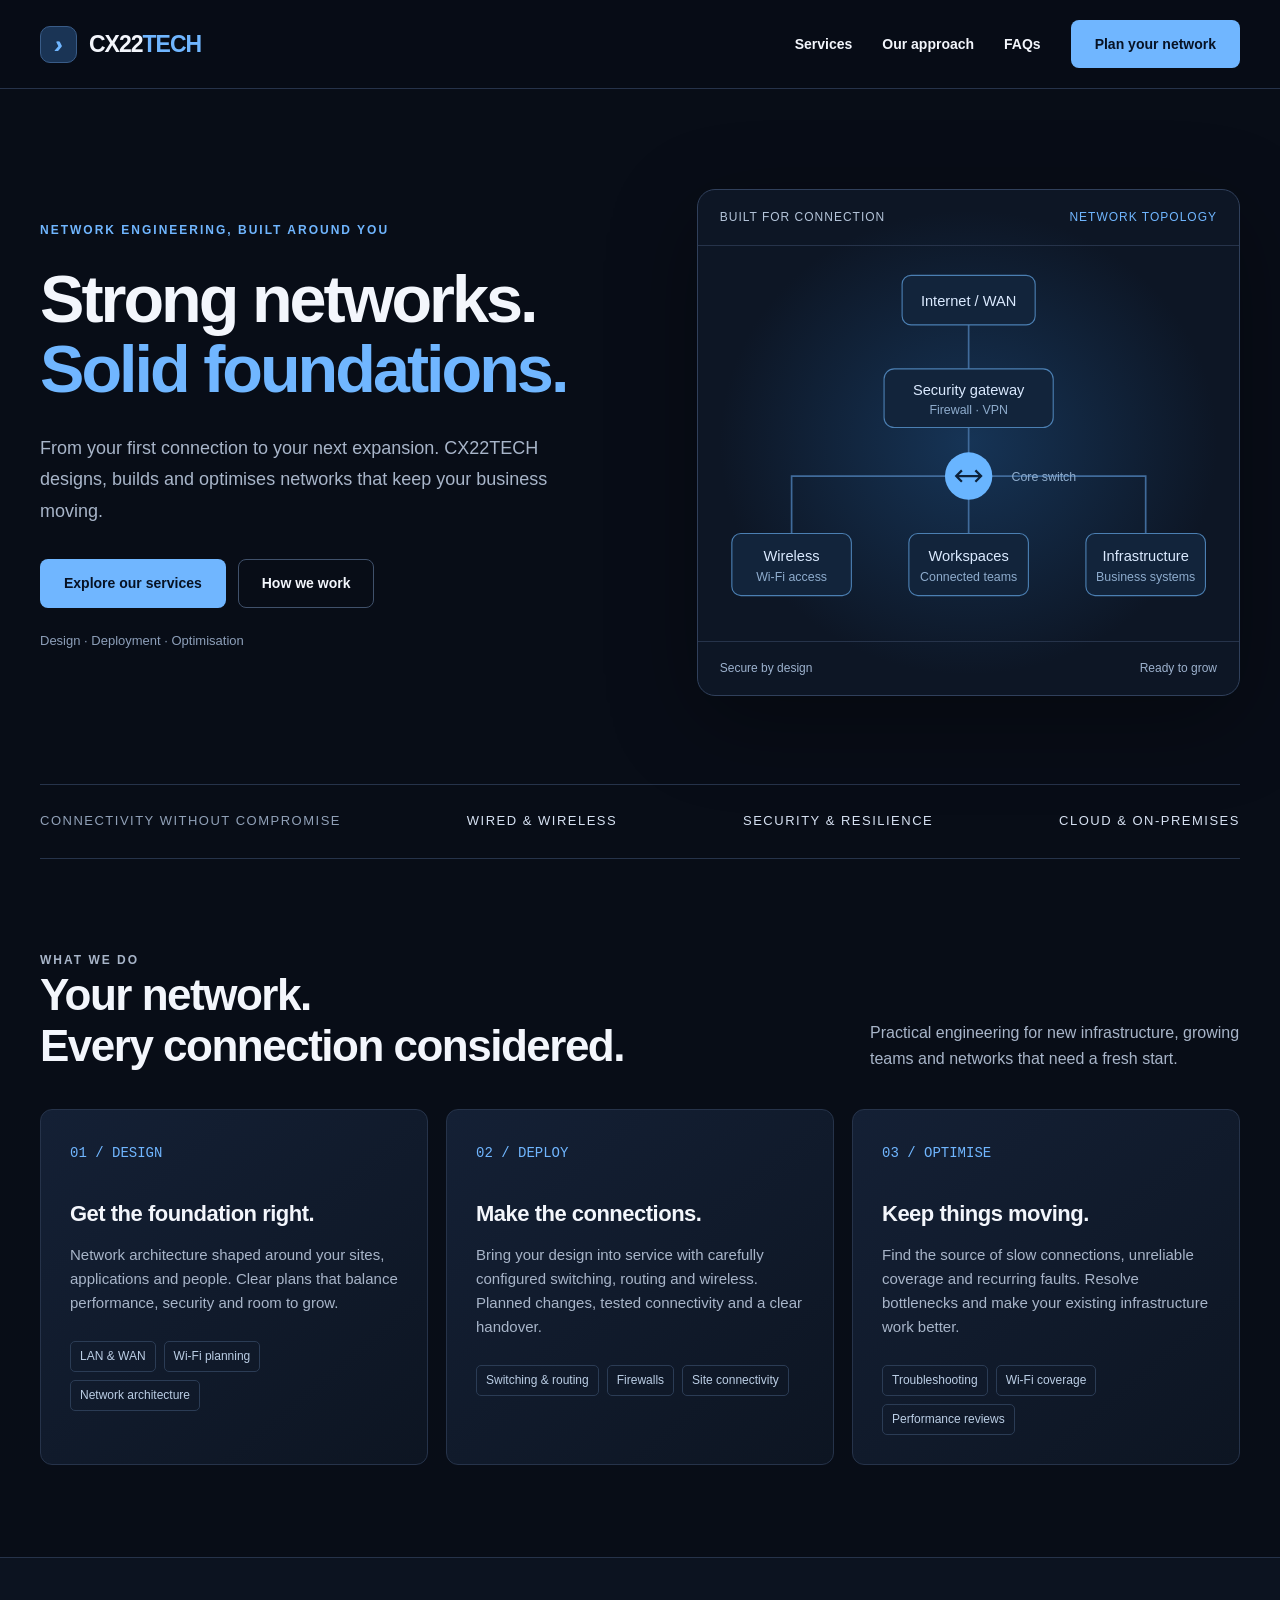
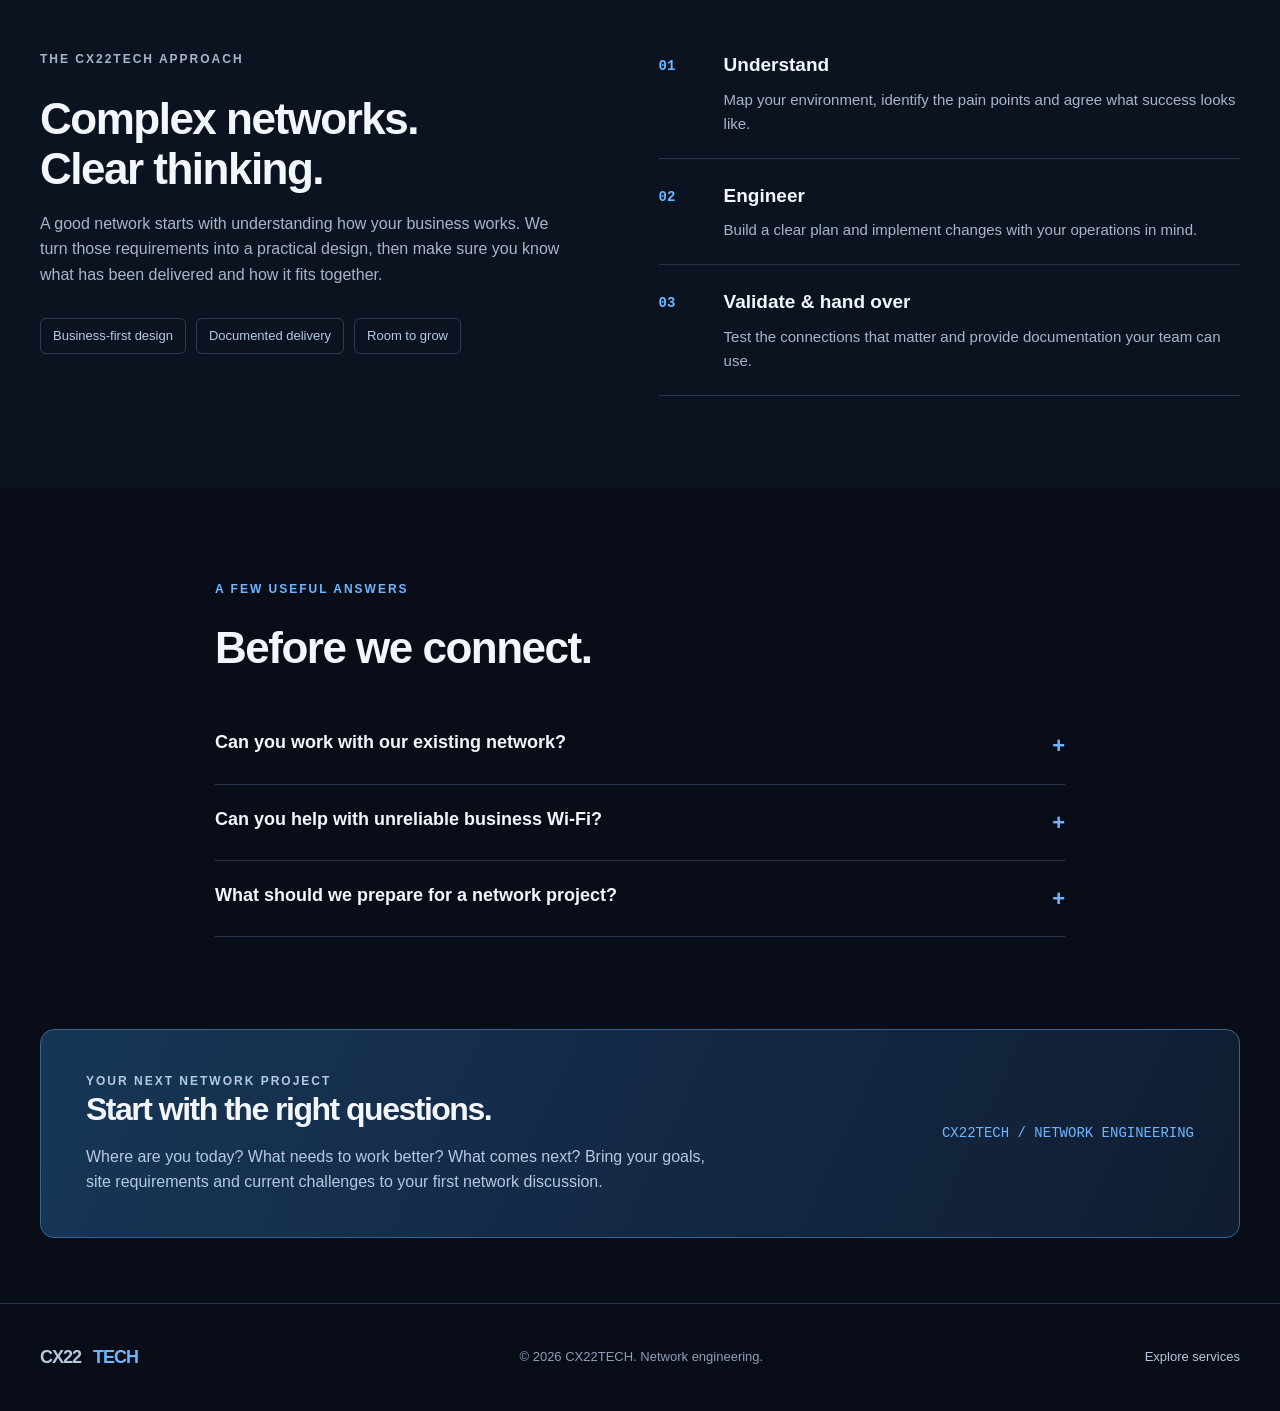
==== index.html @ 73dee8dc "Add files via upload" ====
<!doctype html>
<html lang="en-GB">
<head>
<meta charset="utf-8"><meta name="viewport" content="width=device-width, initial-scale=1">
<title>CX22TECH — Network engineering</title><meta name="description" content="Network design, deployment and optimisation. CX22TECH helps businesses build secure, dependable connectivity.">
<link rel="icon" type="image/svg+xml" href="data:image/svg+xml,%3Csvg xmlns='http://www.w3.org/2000/svg' viewBox='0 0 32 32'%3E%3Crect width='32' height='32' rx='8' fill='%230b1220'/%3E%3Cpath d='M9 10l6 6-6 6m8-12l6 6-6 6' fill='none' stroke='%235eaeff' stroke-width='3'/%3E%3C/svg%3E">
<style>
:root{color-scheme:dark;--bg:#080d17;--panel:#111b2c;--line:#26334a;--text:#f3f6fc;--muted:#a8b5c9;--blue:#70b6ff}*{box-sizing:border-box}html{scroll-behavior:smooth;scroll-padding-top:95px}body{margin:0;background:var(--bg);color:var(--text);font-family:Inter,Arial,sans-serif;font-size:16px;line-height:1.6}a{color:inherit;text-decoration:none}button{font:inherit}a:focus-visible,button:focus-visible,summary:focus-visible{outline:3px solid var(--blue);outline-offset:6px}.wrap{width:min(1200px,calc(100% - 64px));margin:auto}header{border-bottom:1px solid var(--line);background:#080d17eF;position:sticky;top:0;z-index:10;backdrop-filter:blur(15px)}.nav{height:88px;display:flex;align-items:center;justify-content:space-between;gap:24px}.brand{font-size:23px;letter-spacing:-1px;font-weight:850;display:flex;align-items:center;gap:12px}.brand span{color:var(--blue)}.mark{display:grid;place-items:center;width:37px;height:37px;background:#1a3455;border:1px solid #395c88;border-radius:10px;font-size:23px;letter-spacing:-7px;padding-right:7px;color:var(--blue)}nav{display:flex;gap:30px;align-items:center;font-size:14px;font-weight:600}nav a:hover,footer a:hover{color:var(--blue)}.button{display:inline-flex;align-items:center;justify-content:center;min-height:48px;padding:12px 23px;border-radius:8px;background:var(--blue);color:#071224;font-weight:700;font-size:14px;border:1px solid transparent;transition:background .2s,transform .2s}.button:hover{background:#98cdff;transform:translateY(-2px)}.button.secondary{background:transparent;color:var(--text);border-color:#40516b}.menu{display:none;background:none;color:white;border:1px solid var(--line);border-radius:8px;padding:8px 12px}.hero{display:grid;grid-template-columns:1.08fr 1fr;gap:70px;align-items:center;padding:100px 0 88px}.eyebrow{color:var(--blue);font-size:12px;letter-spacing:2px;text-transform:uppercase;font-weight:700;margin:0 0 24px}h1{font-size:clamp(42px,5.2vw,70px);line-height:1.06;letter-spacing:-3px;margin:0 0 28px;font-weight:750}h1 span{color:var(--blue)}.lead{color:var(--muted);max-width:510px;font-size:18px;line-height:1.75;margin:0 0 32px}.actions{display:flex;gap:12px;flex-wrap:wrap}.small-note{font-size:13px;color:#8d9fb9;margin-top:23px}.network{border:1px solid #30405b;background:radial-gradient(ellipse at 50% 50%,#163456 0%,#0d1625 65%);border-radius:18px;overflow:hidden;box-shadow:0 25px 90px #0005}.panel-head{display:flex;justify-content:space-between;border-bottom:1px solid var(--line);padding:18px 22px;font-size:12px;letter-spacing:1px;text-transform:uppercase;color:#b4c4d9}.panel-head span:last-child{color:var(--blue)}.network svg{display:block;width:100%;height:auto}.diagram-line{stroke:#406b9b;stroke-width:1.5;fill:none}.node{fill:#12243b;stroke:#4b7fb2;stroke-width:1}.network text{font-family:Arial,sans-serif;fill:#dbeaff;font-size:13px}.network .sub{fill:#8eaccd;font-size:11px}.panel-foot{border-top:1px solid var(--line);display:flex;justify-content:space-between;padding:17px 22px;color:#9db2ce;font-size:12px}.strip{display:flex;justify-content:space-between;gap:25px;border-top:1px solid var(--line);border-bottom:1px solid var(--line);padding:26px 0;font-size:13px;letter-spacing:1.5px;text-transform:uppercase;color:#91a1b8}.strip strong{color:#d7e2f3;font-weight:500}section{padding:92px 0}.section-top{display:flex;justify-content:space-between;gap:45px;align-items:end;margin-bottom:38px}h2{font-size:clamp(30px,3.5vw,44px);line-height:1.15;letter-spacing:-1.5px;margin:0}.section-top p{color:var(--muted);max-width:370px;margin:0}.cards{display:grid;grid-template-columns:repeat(3,1fr);gap:18px}.card{padding:29px;border-radius:12px;border:1px solid var(--line);background:linear-gradient(140deg,#142035,#0d1522);transition:border-color .2s}.card:hover{border-color:#608fc4}.card .number{color:var(--blue);font-size:14px;font-family:monospace}.card h3{font-size:22px;letter-spacing:-.5px;margin:31px 0 12px}.card p{color:var(--muted);font-size:15px;margin:0 0 26px}.tags{display:flex;gap:8px;flex-wrap:wrap}.tags span{border:1px solid #2b3c55;border-radius:5px;padding:5px 9px;font-size:12px;color:#bbcee5}.approach{border-top:1px solid var(--line);background:#0c1320}.approach-grid{display:grid;grid-template-columns:1fr 1.1fr;gap:90px}.approach p{color:var(--muted)}.steps{display:grid;gap:0}.step{display:grid;grid-template-columns:45px 1fr;gap:20px;padding:22px 0;border-bottom:1px solid var(--line)}.step:first-child{padding-top:0}.step b{color:var(--blue);font-family:monospace;font-size:14px;padding-top:5px}.step h3{margin:0 0 7px;font-size:19px}.step p{margin:0;font-size:15px}.principles{margin-top:30px;display:flex;flex-wrap:wrap;gap:10px}.principles span{color:#b7c9e1;font-size:13px;padding:7px 12px;border:1px solid #2d3d55;border-radius:6px}.faq{max-width:850px}.faq h2{margin-bottom:35px}details{border-bottom:1px solid var(--line);padding:20px 0}summary{cursor:pointer;font-size:18px;font-weight:600;list-style:none;display:flex;justify-content:space-between;gap:25px}summary::-webkit-details-marker{display:none}summary:after{content:'+';color:var(--blue);font-size:22px}details[open] summary:after{content:'−'}details p{color:var(--muted);max-width:730px;margin-bottom:0}.contact{margin-bottom:65px;padding:42px 45px;border:1px solid #386491;border-radius:14px;background:linear-gradient(115deg,#173657,#101d32);display:flex;justify-content:space-between;align-items:center;gap:35px}.contact h2{font-size:32px}.contact p{color:#b6c9e1;max-width:630px;margin-bottom:0}.contact-label{font-family:monospace;color:var(--blue);font-size:14px;white-space:nowrap}footer{border-top:1px solid var(--line);padding:30px 0}.footer-inner{display:flex;justify-content:space-between;align-items:center;gap:25px}footer p{font-size:13px;color:#8d9fb9}footer .brand{font-size:18px}footer a{font-size:13px;color:#b8c8dc}@media(max-width:900px){.hero{gap:35px;padding-top:65px}h1{letter-spacing:-2px}.cards{grid-template-columns:1fr}.card h3{margin-top:20px}.approach-grid{gap:45px}.section-top{align-items:start}.strip{flex-wrap:wrap}.contact{padding:30px}.network{min-width:0}}@media(max-width:650px){.wrap{width:calc(100% - 36px)}.nav{height:72px}.brand{font-size:21px}.menu{display:block}nav{display:none;position:absolute;top:72px;left:0;right:0;background:#0d1625;padding:22px;flex-direction:column;align-items:stretch;border-bottom:1px solid var(--line)}nav.open{display:flex}.hero{grid-template-columns:1fr;padding:53px 0 40px;gap:35px}h1{font-size:48px;letter-spacing:-2px}.lead{font-size:17px}.strip{font-size:11px;gap:16px;justify-content:start}.strip span:first-child{flex-basis:100%}section{padding:60px 0}.section-top,.contact{flex-direction:column;align-items:start;gap:24px}.approach-grid{grid-template-columns:1fr;gap:35px}.contact{margin-bottom:40px}.footer-inner{flex-wrap:wrap}summary{font-size:16px}.network text{font-size:13px}}@media(prefers-reduced-motion:reduce){html{scroll-behavior:auto}*{transition:none!important}}
</style>
</head>
<body>
<header><div class="wrap nav"><a class="brand" href="#" aria-label="CX22TECH home"><i class="mark" aria-hidden="true">››</i><div>CX22<span>TECH</span></div></a><button class="menu" aria-expanded="false" aria-controls="navigation">Menu</button><nav id="navigation" aria-label="Main navigation"><a href="#services">Services</a><a href="#approach">Our approach</a><a href="#questions">FAQs</a><a class="button" href="#project">Plan your network</a></nav></div></header>
<main>
<div class="wrap hero"><div><p class="eyebrow">Network engineering, built around you</p><h1>Strong networks.<br><span>Solid foundations.</span></h1><p class="lead">From your first connection to your next expansion. CX22TECH designs, builds and optimises networks that keep your business moving.</p><div class="actions"><a class="button" href="#services">Explore our services</a><a class="button secondary" href="#approach">How we work</a></div><p class="small-note">Design · Deployment · Optimisation</p></div>
<div class="network" role="img" aria-label="Illustrative network topology showing an internet connection through a firewall and core switch to wireless, users and servers"><div class="panel-head"><span>Built for connection</span><span>Network topology</span></div><svg viewBox="0 0 480 350" aria-hidden="true"><path class="diagram-line" d="M240 68V109M240 161V204M240 204H83V255M240 204V255M240 204H397V255"/><rect class="node" x="181" y="26" width="118" height="44" rx="8"/><text x="240" y="53" text-anchor="middle">Internet / WAN</text><rect class="node" x="165" y="109" width="150" height="52" rx="9"/><text x="240" y="132" text-anchor="middle">Security gateway</text><text class="sub" x="240" y="149" text-anchor="middle">Firewall · VPN</text><circle cx="240" cy="204" r="21" fill="#69b5ff"/><path d="M229 204h22m-5-5l5 5-5 5m-12-10l-5 5 5 5" stroke="#0d223b" stroke-width="2" fill="none"/><text class="sub" x="278" y="208">Core switch</text><rect class="node" x="30" y="255" width="106" height="55" rx="8"/><rect class="node" x="187" y="255" width="106" height="55" rx="8"/><rect class="node" x="344" y="255" width="106" height="55" rx="8"/><text x="83" y="279" text-anchor="middle">Wireless</text><text class="sub" x="83" y="297" text-anchor="middle">Wi-Fi access</text><text x="240" y="279" text-anchor="middle">Workspaces</text><text class="sub" x="240" y="297" text-anchor="middle">Connected teams</text><text x="397" y="279" text-anchor="middle">Infrastructure</text><text class="sub" x="397" y="297" text-anchor="middle">Business systems</text></svg><div class="panel-foot"><span>Secure by design</span><span>Ready to grow</span></div></div></div>
<div class="wrap strip"><span>Connectivity without compromise</span><strong>Wired & wireless</strong><strong>Security & resilience</strong><strong>Cloud & on-premises</strong></div>
<section id="services" class="wrap"><div class="section-top"><div><p class="eyebrow">What we do</p><h2>Your network.<br>Every connection considered.</h2></div><p>Practical engineering for new infrastructure, growing teams and networks that need a fresh start.</p></div><div class="cards"><article class="card"><span class="number">01 / DESIGN</span><h3>Get the foundation right.</h3><p>Network architecture shaped around your sites, applications and people. Clear plans that balance performance, security and room to grow.</p><div class="tags"><span>LAN & WAN</span><span>Wi-Fi planning</span><span>Network architecture</span></div></article><article class="card"><span class="number">02 / DEPLOY</span><h3>Make the connections.</h3><p>Bring your design into service with carefully configured switching, routing and wireless. Planned changes, tested connectivity and a clear handover.</p><div class="tags"><span>Switching & routing</span><span>Firewalls</span><span>Site connectivity</span></div></article><article class="card"><span class="number">03 / OPTIMISE</span><h3>Keep things moving.</h3><p>Find the source of slow connections, unreliable coverage and recurring faults. Resolve bottlenecks and make your existing infrastructure work better.</p><div class="tags"><span>Troubleshooting</span><span>Wi-Fi coverage</span><span>Performance reviews</span></div></article></div></section>
<section id="approach" class="approach"><div class="wrap approach-grid"><div><p class="eyebrow">The CX22TECH approach</p><h2>Complex networks.<br>Clear thinking.</h2><p>A good network starts with understanding how your business works. We turn those requirements into a practical design, then make sure you know what has been delivered and how it fits together.</p><div class="principles"><span>Business-first design</span><span>Documented delivery</span><span>Room to grow</span></div></div><div class="steps"><div class="step"><b>01</b><div><h3>Understand</h3><p>Map your environment, identify the pain points and agree what success looks like.</p></div></div><div class="step"><b>02</b><div><h3>Engineer</h3><p>Build a clear plan and implement changes with your operations in mind.</p></div></div><div class="step"><b>03</b><div><h3>Validate & hand over</h3><p>Test the connections that matter and provide documentation your team can use.</p></div></div></div></div></section>
<section id="questions" class="wrap faq"><p class="eyebrow">A few useful answers</p><h2>Before we connect.</h2><details><summary>Can you work with our existing network?</summary><p>Yes. A review of your current setup helps identify what is working, what needs attention and where a targeted change could help. A complete replacement is not always necessary.</p></details><details><summary>Can you help with unreliable business Wi-Fi?</summary><p>Wireless coverage depends on the building, access point placement, interference and the devices using it. A structured assessment can identify the cause and guide improvements.</p></details><details><summary>What should we prepare for a network project?</summary><p>Start with your sites, approximate user and device numbers, essential applications, current issues and any planned changes. Existing network diagrams and equipment lists are useful if you have them.</p></details></section>
<div id="project" class="wrap contact"><div><p class="eyebrow">Your next network project</p><h2>Start with the right questions.</h2><p>Where are you today? What needs to work better? What comes next? Bring your goals, site requirements and current challenges to your first network discussion.</p></div><span class="contact-label">CX22TECH / NETWORK ENGINEERING</span></div>
</main><footer><div class="wrap footer-inner"><a class="brand" href="#">CX22<span>TECH</span></a><p>© <span id="year">2026</span> CX22TECH. Network engineering.</p><a href="#services">Explore services</a></div></footer>
<script>
const menu=document.querySelector('.menu');const nav=document.querySelector('nav');menu.addEventListener('click',()=>{const open=menu.getAttribute('aria-expanded')!=='true';menu.setAttribute('aria-expanded',String(open));nav.classList.toggle('open',open)});nav.querySelectorAll('a').forEach(a=>a.addEventListener('click',()=>{nav.classList.remove('open');menu.setAttribute('aria-expanded','false')}));document.getElementById('year').textContent=new Date().getFullYear();
</script>
</body></html>
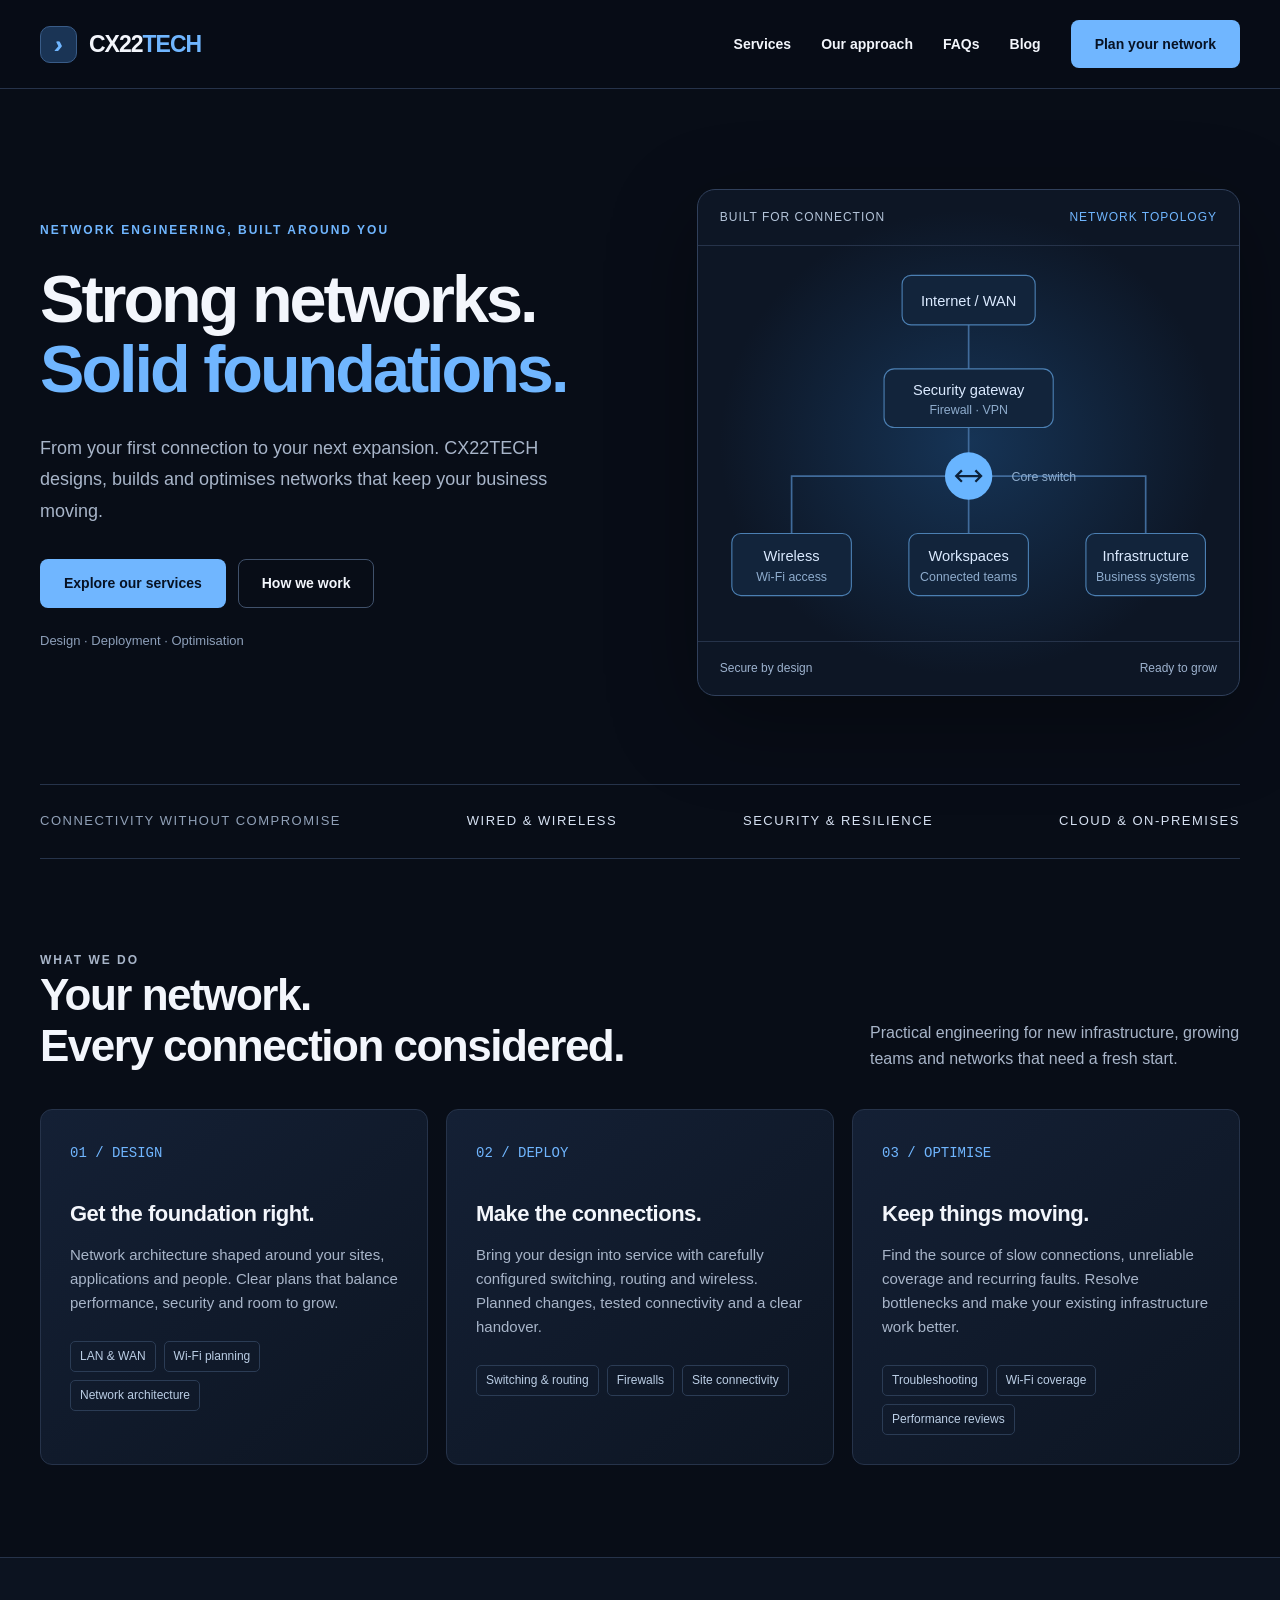
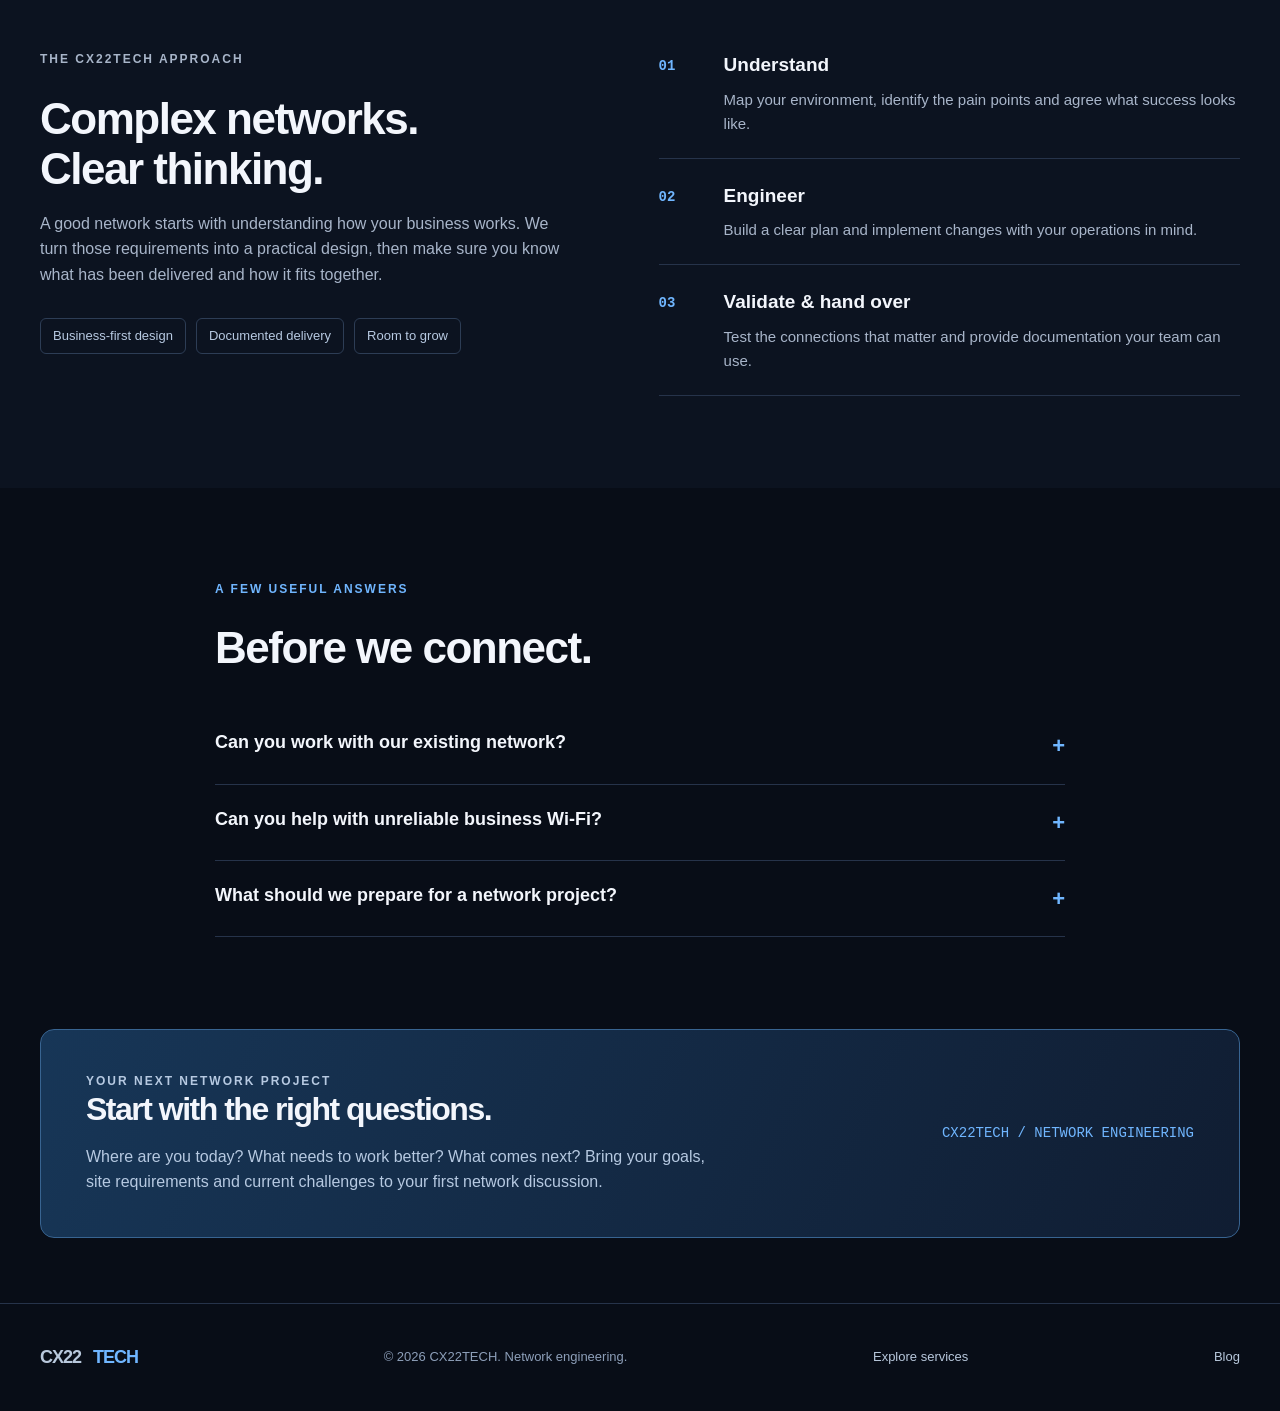
==== commit f7460386: "Add files via upload" ====
--- a/index.html
+++ b/index.html
@@ -4,12 +4,10 @@
 <meta charset="utf-8"><meta name="viewport" content="width=device-width, initial-scale=1">
 <title>CX22TECH — Network engineering</title><meta name="description" content="Network design, deployment and optimisation. CX22TECH helps businesses build secure, dependable connectivity.">
 <link rel="icon" type="image/svg+xml" href="data:image/svg+xml,%3Csvg xmlns='http://www.w3.org/2000/svg' viewBox='0 0 32 32'%3E%3Crect width='32' height='32' rx='8' fill='%230b1220'/%3E%3Cpath d='M9 10l6 6-6 6m8-12l6 6-6 6' fill='none' stroke='%235eaeff' stroke-width='3'/%3E%3C/svg%3E">
-<style>
-:root{color-scheme:dark;--bg:#080d17;--panel:#111b2c;--line:#26334a;--text:#f3f6fc;--muted:#a8b5c9;--blue:#70b6ff}*{box-sizing:border-box}html{scroll-behavior:smooth;scroll-padding-top:95px}body{margin:0;background:var(--bg);color:var(--text);font-family:Inter,Arial,sans-serif;font-size:16px;line-height:1.6}a{color:inherit;text-decoration:none}button{font:inherit}a:focus-visible,button:focus-visible,summary:focus-visible{outline:3px solid var(--blue);outline-offset:6px}.wrap{width:min(1200px,calc(100% - 64px));margin:auto}header{border-bottom:1px solid var(--line);background:#080d17eF;position:sticky;top:0;z-index:10;backdrop-filter:blur(15px)}.nav{height:88px;display:flex;align-items:center;justify-content:space-between;gap:24px}.brand{font-size:23px;letter-spacing:-1px;font-weight:850;display:flex;align-items:center;gap:12px}.brand span{color:var(--blue)}.mark{display:grid;place-items:center;width:37px;height:37px;background:#1a3455;border:1px solid #395c88;border-radius:10px;font-size:23px;letter-spacing:-7px;padding-right:7px;color:var(--blue)}nav{display:flex;gap:30px;align-items:center;font-size:14px;font-weight:600}nav a:hover,footer a:hover{color:var(--blue)}.button{display:inline-flex;align-items:center;justify-content:center;min-height:48px;padding:12px 23px;border-radius:8px;background:var(--blue);color:#071224;font-weight:700;font-size:14px;border:1px solid transparent;transition:background .2s,transform .2s}.button:hover{background:#98cdff;transform:translateY(-2px)}.button.secondary{background:transparent;color:var(--text);border-color:#40516b}.menu{display:none;background:none;color:white;border:1px solid var(--line);border-radius:8px;padding:8px 12px}.hero{display:grid;grid-template-columns:1.08fr 1fr;gap:70px;align-items:center;padding:100px 0 88px}.eyebrow{color:var(--blue);font-size:12px;letter-spacing:2px;text-transform:uppercase;font-weight:700;margin:0 0 24px}h1{font-size:clamp(42px,5.2vw,70px);line-height:1.06;letter-spacing:-3px;margin:0 0 28px;font-weight:750}h1 span{color:var(--blue)}.lead{color:var(--muted);max-width:510px;font-size:18px;line-height:1.75;margin:0 0 32px}.actions{display:flex;gap:12px;flex-wrap:wrap}.small-note{font-size:13px;color:#8d9fb9;margin-top:23px}.network{border:1px solid #30405b;background:radial-gradient(ellipse at 50% 50%,#163456 0%,#0d1625 65%);border-radius:18px;overflow:hidden;box-shadow:0 25px 90px #0005}.panel-head{display:flex;justify-content:space-between;border-bottom:1px solid var(--line);padding:18px 22px;font-size:12px;letter-spacing:1px;text-transform:uppercase;color:#b4c4d9}.panel-head span:last-child{color:var(--blue)}.network svg{display:block;width:100%;height:auto}.diagram-line{stroke:#406b9b;stroke-width:1.5;fill:none}.node{fill:#12243b;stroke:#4b7fb2;stroke-width:1}.network text{font-family:Arial,sans-serif;fill:#dbeaff;font-size:13px}.network .sub{fill:#8eaccd;font-size:11px}.panel-foot{border-top:1px solid var(--line);display:flex;justify-content:space-between;padding:17px 22px;color:#9db2ce;font-size:12px}.strip{display:flex;justify-content:space-between;gap:25px;border-top:1px solid var(--line);border-bottom:1px solid var(--line);padding:26px 0;font-size:13px;letter-spacing:1.5px;text-transform:uppercase;color:#91a1b8}.strip strong{color:#d7e2f3;font-weight:500}section{padding:92px 0}.section-top{display:flex;justify-content:space-between;gap:45px;align-items:end;margin-bottom:38px}h2{font-size:clamp(30px,3.5vw,44px);line-height:1.15;letter-spacing:-1.5px;margin:0}.section-top p{color:var(--muted);max-width:370px;margin:0}.cards{display:grid;grid-template-columns:repeat(3,1fr);gap:18px}.card{padding:29px;border-radius:12px;border:1px solid var(--line);background:linear-gradient(140deg,#142035,#0d1522);transition:border-color .2s}.card:hover{border-color:#608fc4}.card .number{color:var(--blue);font-size:14px;font-family:monospace}.card h3{font-size:22px;letter-spacing:-.5px;margin:31px 0 12px}.card p{color:var(--muted);font-size:15px;margin:0 0 26px}.tags{display:flex;gap:8px;flex-wrap:wrap}.tags span{border:1px solid #2b3c55;border-radius:5px;padding:5px 9px;font-size:12px;color:#bbcee5}.approach{border-top:1px solid var(--line);background:#0c1320}.approach-grid{display:grid;grid-template-columns:1fr 1.1fr;gap:90px}.approach p{color:var(--muted)}.steps{display:grid;gap:0}.step{display:grid;grid-template-columns:45px 1fr;gap:20px;padding:22px 0;border-bottom:1px solid var(--line)}.step:first-child{padding-top:0}.step b{color:var(--blue);font-family:monospace;font-size:14px;padding-top:5px}.step h3{margin:0 0 7px;font-size:19px}.step p{margin:0;font-size:15px}.principles{margin-top:30px;display:flex;flex-wrap:wrap;gap:10px}.principles span{color:#b7c9e1;font-size:13px;padding:7px 12px;border:1px solid #2d3d55;border-radius:6px}.faq{max-width:850px}.faq h2{margin-bottom:35px}details{border-bottom:1px solid var(--line);padding:20px 0}summary{cursor:pointer;font-size:18px;font-weight:600;list-style:none;display:flex;justify-content:space-between;gap:25px}summary::-webkit-details-marker{display:none}summary:after{content:'+';color:var(--blue);font-size:22px}details[open] summary:after{content:'−'}details p{color:var(--muted);max-width:730px;margin-bottom:0}.contact{margin-bottom:65px;padding:42px 45px;border:1px solid #386491;border-radius:14px;background:linear-gradient(115deg,#173657,#101d32);display:flex;justify-content:space-between;align-items:center;gap:35px}.contact h2{font-size:32px}.contact p{color:#b6c9e1;max-width:630px;margin-bottom:0}.contact-label{font-family:monospace;color:var(--blue);font-size:14px;white-space:nowrap}footer{border-top:1px solid var(--line);padding:30px 0}.footer-inner{display:flex;justify-content:space-between;align-items:center;gap:25px}footer p{font-size:13px;color:#8d9fb9}footer .brand{font-size:18px}footer a{font-size:13px;color:#b8c8dc}@media(max-width:900px){.hero{gap:35px;padding-top:65px}h1{letter-spacing:-2px}.cards{grid-template-columns:1fr}.card h3{margin-top:20px}.approach-grid{gap:45px}.section-top{align-items:start}.strip{flex-wrap:wrap}.contact{padding:30px}.network{min-width:0}}@media(max-width:650px){.wrap{width:calc(100% - 36px)}.nav{height:72px}.brand{font-size:21px}.menu{display:block}nav{display:none;position:absolute;top:72px;left:0;right:0;background:#0d1625;padding:22px;flex-direction:column;align-items:stretch;border-bottom:1px solid var(--line)}nav.open{display:flex}.hero{grid-template-columns:1fr;padding:53px 0 40px;gap:35px}h1{font-size:48px;letter-spacing:-2px}.lead{font-size:17px}.strip{font-size:11px;gap:16px;justify-content:start}.strip span:first-child{flex-basis:100%}section{padding:60px 0}.section-top,.contact{flex-direction:column;align-items:start;gap:24px}.approach-grid{grid-template-columns:1fr;gap:35px}.contact{margin-bottom:40px}.footer-inner{flex-wrap:wrap}summary{font-size:16px}.network text{font-size:13px}}@media(prefers-reduced-motion:reduce){html{scroll-behavior:auto}*{transition:none!important}}
-</style>
+<link rel="stylesheet" href="assets/site.css">
 </head>
 <body>
-<header><div class="wrap nav"><a class="brand" href="#" aria-label="CX22TECH home"><i class="mark" aria-hidden="true">››</i><div>CX22<span>TECH</span></div></a><button class="menu" aria-expanded="false" aria-controls="navigation">Menu</button><nav id="navigation" aria-label="Main navigation"><a href="#services">Services</a><a href="#approach">Our approach</a><a href="#questions">FAQs</a><a class="button" href="#project">Plan your network</a></nav></div></header>
+<header><div class="wrap nav"><a class="brand" href="#" aria-label="CX22TECH home"><i class="mark" aria-hidden="true">››</i><div>CX22<span>TECH</span></div></a><button class="menu" aria-expanded="false" aria-controls="navigation">Menu</button><nav id="navigation" aria-label="Main navigation"><a href="#services">Services</a><a href="#approach">Our approach</a><a href="#questions">FAQs</a><a href="blog/">Blog</a><a class="button" href="#project">Plan your network</a></nav></div></header>
 <main>
 <div class="wrap hero"><div><p class="eyebrow">Network engineering, built around you</p><h1>Strong networks.<br><span>Solid foundations.</span></h1><p class="lead">From your first connection to your next expansion. CX22TECH designs, builds and optimises networks that keep your business moving.</p><div class="actions"><a class="button" href="#services">Explore our services</a><a class="button secondary" href="#approach">How we work</a></div><p class="small-note">Design · Deployment · Optimisation</p></div>
 <div class="network" role="img" aria-label="Illustrative network topology showing an internet connection through a firewall and core switch to wireless, users and servers"><div class="panel-head"><span>Built for connection</span><span>Network topology</span></div><svg viewBox="0 0 480 350" aria-hidden="true"><path class="diagram-line" d="M240 68V109M240 161V204M240 204H83V255M240 204V255M240 204H397V255"/><rect class="node" x="181" y="26" width="118" height="44" rx="8"/><text x="240" y="53" text-anchor="middle">Internet / WAN</text><rect class="node" x="165" y="109" width="150" height="52" rx="9"/><text x="240" y="132" text-anchor="middle">Security gateway</text><text class="sub" x="240" y="149" text-anchor="middle">Firewall · VPN</text><circle cx="240" cy="204" r="21" fill="#69b5ff"/><path d="M229 204h22m-5-5l5 5-5 5m-12-10l-5 5 5 5" stroke="#0d223b" stroke-width="2" fill="none"/><text class="sub" x="278" y="208">Core switch</text><rect class="node" x="30" y="255" width="106" height="55" rx="8"/><rect class="node" x="187" y="255" width="106" height="55" rx="8"/><rect class="node" x="344" y="255" width="106" height="55" rx="8"/><text x="83" y="279" text-anchor="middle">Wireless</text><text class="sub" x="83" y="297" text-anchor="middle">Wi-Fi access</text><text x="240" y="279" text-anchor="middle">Workspaces</text><text class="sub" x="240" y="297" text-anchor="middle">Connected teams</text><text x="397" y="279" text-anchor="middle">Infrastructure</text><text class="sub" x="397" y="297" text-anchor="middle">Business systems</text></svg><div class="panel-foot"><span>Secure by design</span><span>Ready to grow</span></div></div></div>
@@ -18,8 +16,6 @@
 <section id="approach" class="approach"><div class="wrap approach-grid"><div><p class="eyebrow">The CX22TECH approach</p><h2>Complex networks.<br>Clear thinking.</h2><p>A good network starts with understanding how your business works. We turn those requirements into a practical design, then make sure you know what has been delivered and how it fits together.</p><div class="principles"><span>Business-first design</span><span>Documented delivery</span><span>Room to grow</span></div></div><div class="steps"><div class="step"><b>01</b><div><h3>Understand</h3><p>Map your environment, identify the pain points and agree what success looks like.</p></div></div><div class="step"><b>02</b><div><h3>Engineer</h3><p>Build a clear plan and implement changes with your operations in mind.</p></div></div><div class="step"><b>03</b><div><h3>Validate & hand over</h3><p>Test the connections that matter and provide documentation your team can use.</p></div></div></div></div></section>
 <section id="questions" class="wrap faq"><p class="eyebrow">A few useful answers</p><h2>Before we connect.</h2><details><summary>Can you work with our existing network?</summary><p>Yes. A review of your current setup helps identify what is working, what needs attention and where a targeted change could help. A complete replacement is not always necessary.</p></details><details><summary>Can you help with unreliable business Wi-Fi?</summary><p>Wireless coverage depends on the building, access point placement, interference and the devices using it. A structured assessment can identify the cause and guide improvements.</p></details><details><summary>What should we prepare for a network project?</summary><p>Start with your sites, approximate user and device numbers, essential applications, current issues and any planned changes. Existing network diagrams and equipment lists are useful if you have them.</p></details></section>
 <div id="project" class="wrap contact"><div><p class="eyebrow">Your next network project</p><h2>Start with the right questions.</h2><p>Where are you today? What needs to work better? What comes next? Bring your goals, site requirements and current challenges to your first network discussion.</p></div><span class="contact-label">CX22TECH / NETWORK ENGINEERING</span></div>
-</main><footer><div class="wrap footer-inner"><a class="brand" href="#">CX22<span>TECH</span></a><p>© <span id="year">2026</span> CX22TECH. Network engineering.</p><a href="#services">Explore services</a></div></footer>
-<script>
-const menu=document.querySelector('.menu');const nav=document.querySelector('nav');menu.addEventListener('click',()=>{const open=menu.getAttribute('aria-expanded')!=='true';menu.setAttribute('aria-expanded',String(open));nav.classList.toggle('open',open)});nav.querySelectorAll('a').forEach(a=>a.addEventListener('click',()=>{nav.classList.remove('open');menu.setAttribute('aria-expanded','false')}));document.getElementById('year').textContent=new Date().getFullYear();
-</script>
+</main><footer><div class="wrap footer-inner"><a class="brand" href="#">CX22<span>TECH</span></a><p>© <span id="year">2026</span> CX22TECH. Network engineering.</p><a href="#services">Explore services</a><a href="blog/">Blog</a></div></footer>
+<script src="assets/site.js" defer></script>
 </body></html>
--- a/assets/site.css
+++ b/assets/site.css
@@ -0,0 +1,5 @@
+
+:root{color-scheme:dark;--bg:#080d17;--panel:#111b2c;--line:#26334a;--text:#f3f6fc;--muted:#a8b5c9;--blue:#70b6ff}*{box-sizing:border-box}html{scroll-behavior:smooth;scroll-padding-top:95px}body{margin:0;background:var(--bg);color:var(--text);font-family:Inter,Arial,sans-serif;font-size:16px;line-height:1.6}a{color:inherit;text-decoration:none}button{font:inherit}a:focus-visible,button:focus-visible,summary:focus-visible{outline:3px solid var(--blue);outline-offset:6px}.wrap{width:min(1200px,calc(100% - 64px));margin:auto}header{border-bottom:1px solid var(--line);background:#080d17eF;position:sticky;top:0;z-index:10;backdrop-filter:blur(15px)}.nav{height:88px;display:flex;align-items:center;justify-content:space-between;gap:24px}.brand{font-size:23px;letter-spacing:-1px;font-weight:850;display:flex;align-items:center;gap:12px}.brand span{color:var(--blue)}.mark{display:grid;place-items:center;width:37px;height:37px;background:#1a3455;border:1px solid #395c88;border-radius:10px;font-size:23px;letter-spacing:-7px;padding-right:7px;color:var(--blue)}nav{display:flex;gap:30px;align-items:center;font-size:14px;font-weight:600}nav a:hover,footer a:hover{color:var(--blue)}.button{display:inline-flex;align-items:center;justify-content:center;min-height:48px;padding:12px 23px;border-radius:8px;background:var(--blue);color:#071224;font-weight:700;font-size:14px;border:1px solid transparent;transition:background .2s,transform .2s}.button:hover{background:#98cdff;transform:translateY(-2px)}.button.secondary{background:transparent;color:var(--text);border-color:#40516b}.menu{display:none;background:none;color:white;border:1px solid var(--line);border-radius:8px;padding:8px 12px}.hero{display:grid;grid-template-columns:1.08fr 1fr;gap:70px;align-items:center;padding:100px 0 88px}.eyebrow{color:var(--blue);font-size:12px;letter-spacing:2px;text-transform:uppercase;font-weight:700;margin:0 0 24px}h1{font-size:clamp(42px,5.2vw,70px);line-height:1.06;letter-spacing:-3px;margin:0 0 28px;font-weight:750}h1 span{color:var(--blue)}.lead{color:var(--muted);max-width:510px;font-size:18px;line-height:1.75;margin:0 0 32px}.actions{display:flex;gap:12px;flex-wrap:wrap}.small-note{font-size:13px;color:#8d9fb9;margin-top:23px}.network{border:1px solid #30405b;background:radial-gradient(ellipse at 50% 50%,#163456 0%,#0d1625 65%);border-radius:18px;overflow:hidden;box-shadow:0 25px 90px #0005}.panel-head{display:flex;justify-content:space-between;border-bottom:1px solid var(--line);padding:18px 22px;font-size:12px;letter-spacing:1px;text-transform:uppercase;color:#b4c4d9}.panel-head span:last-child{color:var(--blue)}.network svg{display:block;width:100%;height:auto}.diagram-line{stroke:#406b9b;stroke-width:1.5;fill:none}.node{fill:#12243b;stroke:#4b7fb2;stroke-width:1}.network text{font-family:Arial,sans-serif;fill:#dbeaff;font-size:13px}.network .sub{fill:#8eaccd;font-size:11px}.panel-foot{border-top:1px solid var(--line);display:flex;justify-content:space-between;padding:17px 22px;color:#9db2ce;font-size:12px}.strip{display:flex;justify-content:space-between;gap:25px;border-top:1px solid var(--line);border-bottom:1px solid var(--line);padding:26px 0;font-size:13px;letter-spacing:1.5px;text-transform:uppercase;color:#91a1b8}.strip strong{color:#d7e2f3;font-weight:500}section{padding:92px 0}.section-top{display:flex;justify-content:space-between;gap:45px;align-items:end;margin-bottom:38px}h2{font-size:clamp(30px,3.5vw,44px);line-height:1.15;letter-spacing:-1.5px;margin:0}.section-top p{color:var(--muted);max-width:370px;margin:0}.cards{display:grid;grid-template-columns:repeat(3,1fr);gap:18px}.card{padding:29px;border-radius:12px;border:1px solid var(--line);background:linear-gradient(140deg,#142035,#0d1522);transition:border-color .2s}.card:hover{border-color:#608fc4}.card .number{color:var(--blue);font-size:14px;font-family:monospace}.card h3{font-size:22px;letter-spacing:-.5px;margin:31px 0 12px}.card p{color:var(--muted);font-size:15px;margin:0 0 26px}.tags{display:flex;gap:8px;flex-wrap:wrap}.tags span{border:1px solid #2b3c55;border-radius:5px;padding:5px 9px;font-size:12px;color:#bbcee5}.approach{border-top:1px solid var(--line);background:#0c1320}.approach-grid{display:grid;grid-template-columns:1fr 1.1fr;gap:90px}.approach p{color:var(--muted)}.steps{display:grid;gap:0}.step{display:grid;grid-template-columns:45px 1fr;gap:20px;padding:22px 0;border-bottom:1px solid var(--line)}.step:first-child{padding-top:0}.step b{color:var(--blue);font-family:monospace;font-size:14px;padding-top:5px}.step h3{margin:0 0 7px;font-size:19px}.step p{margin:0;font-size:15px}.principles{margin-top:30px;display:flex;flex-wrap:wrap;gap:10px}.principles span{color:#b7c9e1;font-size:13px;padding:7px 12px;border:1px solid #2d3d55;border-radius:6px}.faq{max-width:850px}.faq h2{margin-bottom:35px}details{border-bottom:1px solid var(--line);padding:20px 0}summary{cursor:pointer;font-size:18px;font-weight:600;list-style:none;display:flex;justify-content:space-between;gap:25px}summary::-webkit-details-marker{display:none}summary:after{content:'+';color:var(--blue);font-size:22px}details[open] summary:after{content:'−'}details p{color:var(--muted);max-width:730px;margin-bottom:0}.contact{margin-bottom:65px;padding:42px 45px;border:1px solid #386491;border-radius:14px;background:linear-gradient(115deg,#173657,#101d32);display:flex;justify-content:space-between;align-items:center;gap:35px}.contact h2{font-size:32px}.contact p{color:#b6c9e1;max-width:630px;margin-bottom:0}.contact-label{font-family:monospace;color:var(--blue);font-size:14px;white-space:nowrap}footer{border-top:1px solid var(--line);padding:30px 0}.footer-inner{display:flex;justify-content:space-between;align-items:center;gap:25px}footer p{font-size:13px;color:#8d9fb9}footer .brand{font-size:18px}footer a{font-size:13px;color:#b8c8dc}@media(max-width:900px){.hero{gap:35px;padding-top:65px}h1{letter-spacing:-2px}.cards{grid-template-columns:1fr}.card h3{margin-top:20px}.approach-grid{gap:45px}.section-top{align-items:start}.strip{flex-wrap:wrap}.contact{padding:30px}.network{min-width:0}}@media(max-width:650px){.wrap{width:calc(100% - 36px)}.nav{height:72px}.brand{font-size:21px}.menu{display:block}nav{display:none;position:absolute;top:72px;left:0;right:0;background:#0d1625;padding:22px;flex-direction:column;align-items:stretch;border-bottom:1px solid var(--line)}nav.open{display:flex}.hero{grid-template-columns:1fr;padding:53px 0 40px;gap:35px}h1{font-size:48px;letter-spacing:-2px}.lead{font-size:17px}.strip{font-size:11px;gap:16px;justify-content:start}.strip span:first-child{flex-basis:100%}section{padding:60px 0}.section-top,.contact{flex-direction:column;align-items:start;gap:24px}.approach-grid{grid-template-columns:1fr;gap:35px}.contact{margin-bottom:40px}.footer-inner{flex-wrap:wrap}summary{font-size:16px}.network text{font-size:13px}}@media(prefers-reduced-motion:reduce){html{scroll-behavior:auto}*{transition:none!important}}
+
+/* Blog */
+nav a[aria-current="page"]{color:var(--blue)}.blog-hero{padding:80px 0 48px;border-bottom:1px solid var(--line)}.blog-hero h1{max-width:850px}.blog-hero .lead{max-width:700px}.blog-list{padding:45px 0 80px}.post-card{display:grid;grid-template-columns:110px 1fr;gap:32px;max-width:950px;padding:32px;border:1px solid var(--line);border-radius:12px;background:linear-gradient(130deg,#142035,#0d1522)}.post-card .post-number{font-size:56px;font-weight:700;color:var(--blue);line-height:1.1;letter-spacing:-3px}.post-meta{display:flex;flex-wrap:wrap;gap:10px 20px;font-size:14px;color:var(--muted);margin-bottom:14px}.post-card h2{font-size:30px;margin-bottom:15px}.post-card p{color:var(--muted);margin:0 0 22px}.post-card h2 a:hover{color:var(--blue)}.reading{width:min(760px,calc(100% - 64px));margin:auto;padding:55px 0 80px}.reading h2{font-size:28px;margin:38px 0 16px;letter-spacing:-.7px}.reading p,.reading li{font-size:18px;line-height:1.85;color:#becadc}.reading ul{padding-left:24px}.back-link{display:inline-block;color:var(--blue);font-size:14px;margin-bottom:28px}.reading .button{margin-top:20px}@media(max-width:650px){.blog-hero{padding:50px 0 30px}.post-card{grid-template-columns:1fr;gap:18px;padding:24px}.post-card .post-number{font-size:36px}.post-card h2{font-size:27px}.reading{width:calc(100% - 36px);padding-top:30px}.reading p,.reading li{font-size:17px}}
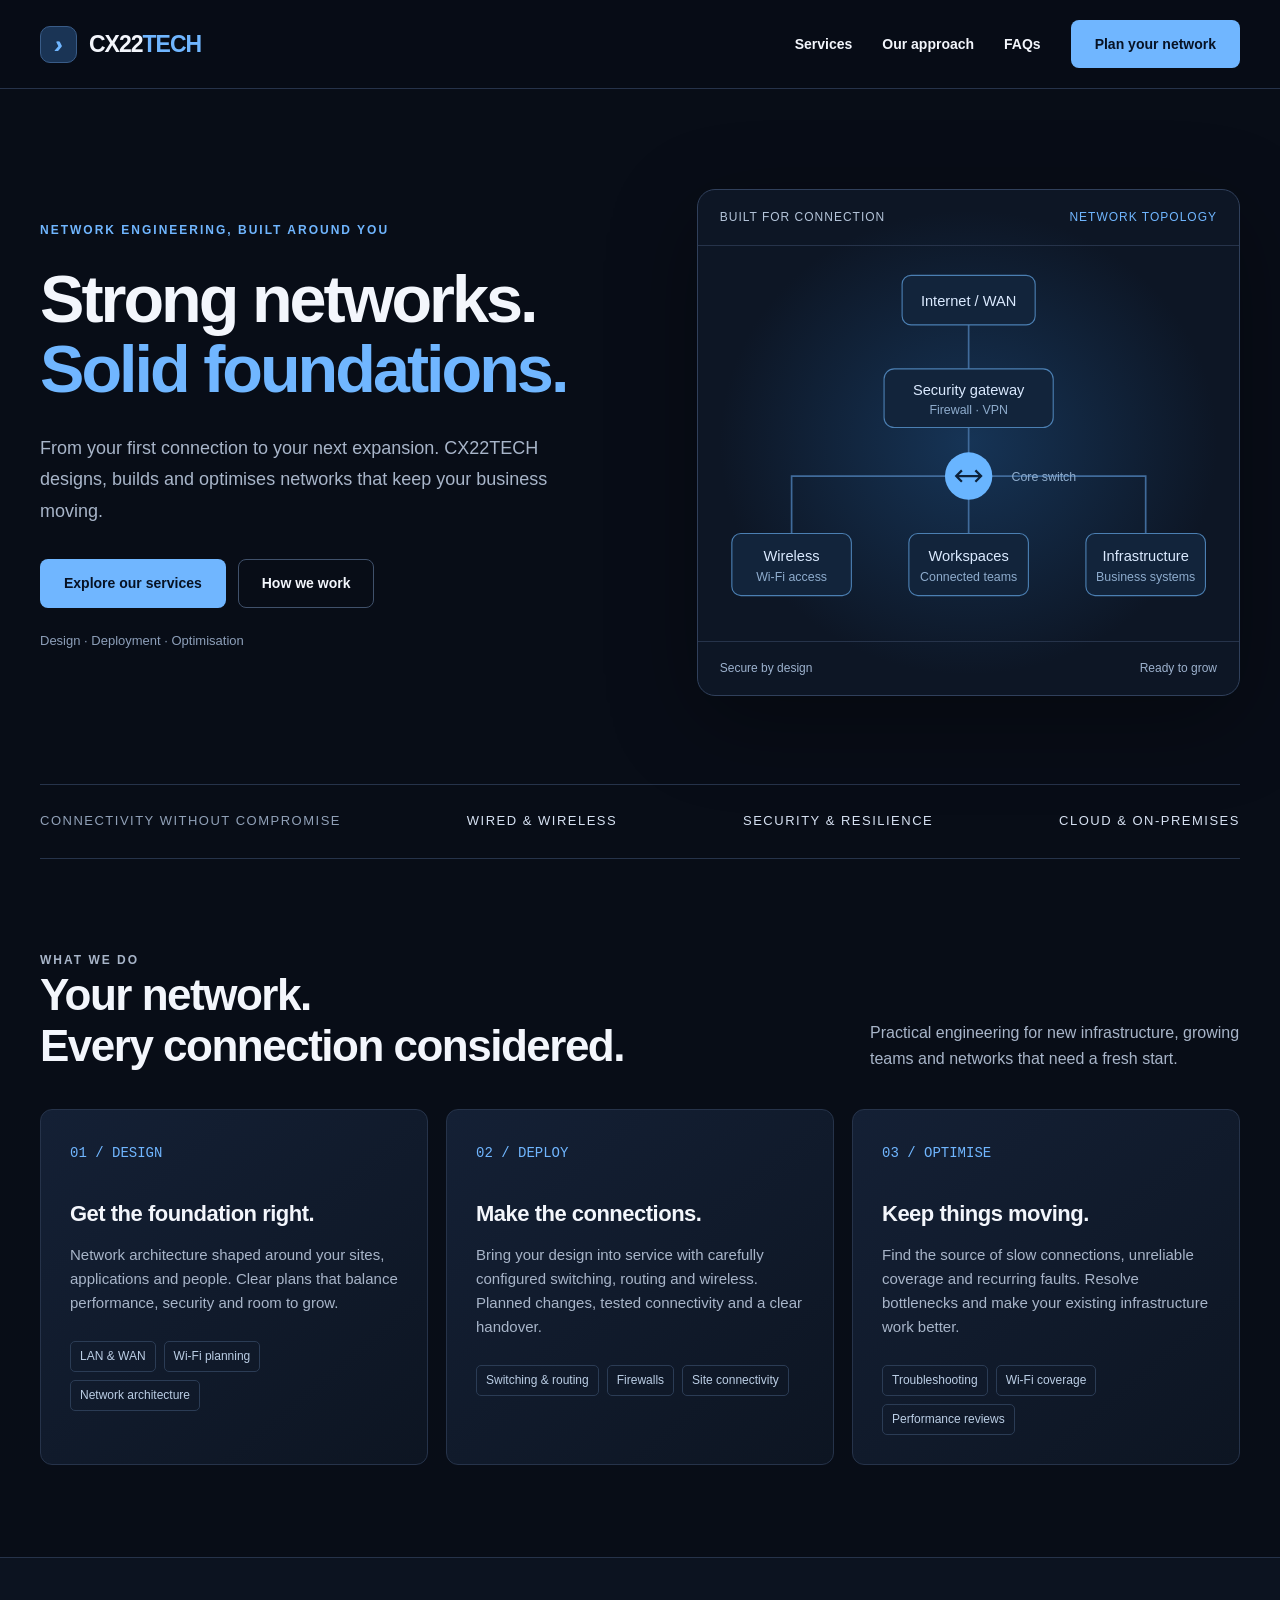
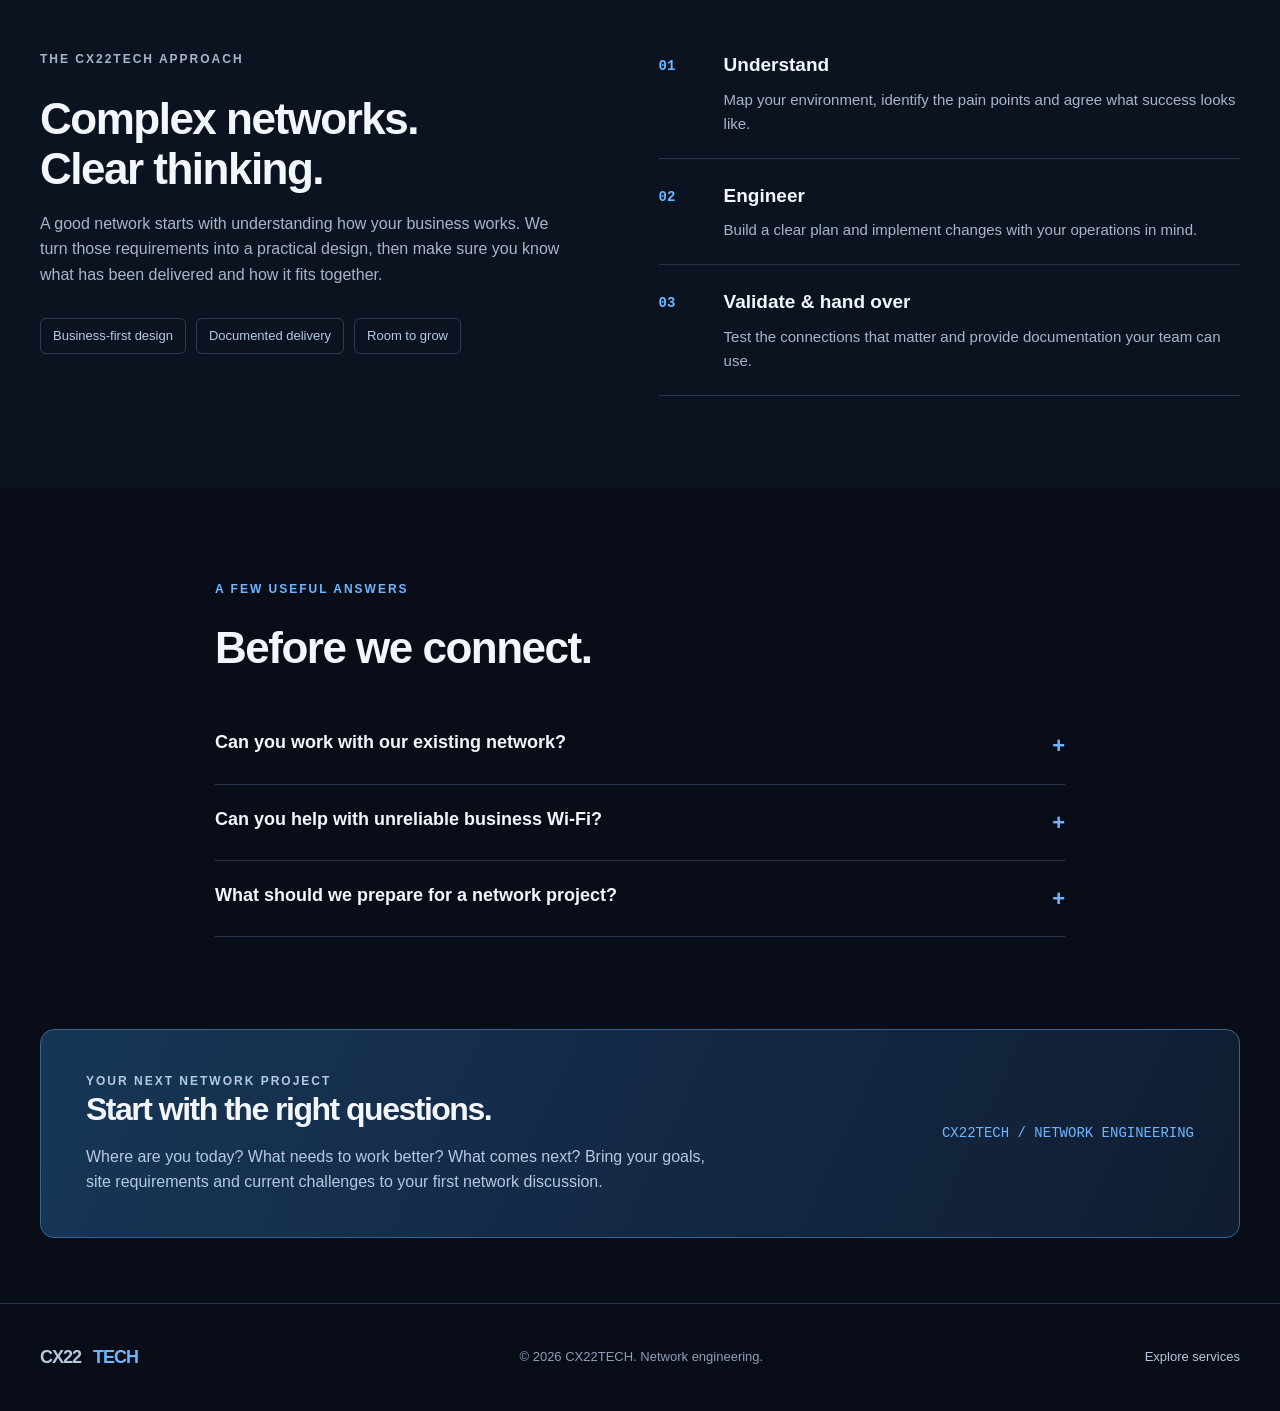
==== commit e99717a3: "Revert "With blog"" ====
--- a/index.html
+++ b/index.html
@@ -4,10 +4,12 @@
 <meta charset="utf-8"><meta name="viewport" content="width=device-width, initial-scale=1">
 <title>CX22TECH — Network engineering</title><meta name="description" content="Network design, deployment and optimisation. CX22TECH helps businesses build secure, dependable connectivity.">
 <link rel="icon" type="image/svg+xml" href="data:image/svg+xml,%3Csvg xmlns='http://www.w3.org/2000/svg' viewBox='0 0 32 32'%3E%3Crect width='32' height='32' rx='8' fill='%230b1220'/%3E%3Cpath d='M9 10l6 6-6 6m8-12l6 6-6 6' fill='none' stroke='%235eaeff' stroke-width='3'/%3E%3C/svg%3E">
-<link rel="stylesheet" href="assets/site.css">
+<style>
+:root{color-scheme:dark;--bg:#080d17;--panel:#111b2c;--line:#26334a;--text:#f3f6fc;--muted:#a8b5c9;--blue:#70b6ff}*{box-sizing:border-box}html{scroll-behavior:smooth;scroll-padding-top:95px}body{margin:0;background:var(--bg);color:var(--text);font-family:Inter,Arial,sans-serif;font-size:16px;line-height:1.6}a{color:inherit;text-decoration:none}button{font:inherit}a:focus-visible,button:focus-visible,summary:focus-visible{outline:3px solid var(--blue);outline-offset:6px}.wrap{width:min(1200px,calc(100% - 64px));margin:auto}header{border-bottom:1px solid var(--line);background:#080d17eF;position:sticky;top:0;z-index:10;backdrop-filter:blur(15px)}.nav{height:88px;display:flex;align-items:center;justify-content:space-between;gap:24px}.brand{font-size:23px;letter-spacing:-1px;font-weight:850;display:flex;align-items:center;gap:12px}.brand span{color:var(--blue)}.mark{display:grid;place-items:center;width:37px;height:37px;background:#1a3455;border:1px solid #395c88;border-radius:10px;font-size:23px;letter-spacing:-7px;padding-right:7px;color:var(--blue)}nav{display:flex;gap:30px;align-items:center;font-size:14px;font-weight:600}nav a:hover,footer a:hover{color:var(--blue)}.button{display:inline-flex;align-items:center;justify-content:center;min-height:48px;padding:12px 23px;border-radius:8px;background:var(--blue);color:#071224;font-weight:700;font-size:14px;border:1px solid transparent;transition:background .2s,transform .2s}.button:hover{background:#98cdff;transform:translateY(-2px)}.button.secondary{background:transparent;color:var(--text);border-color:#40516b}.menu{display:none;background:none;color:white;border:1px solid var(--line);border-radius:8px;padding:8px 12px}.hero{display:grid;grid-template-columns:1.08fr 1fr;gap:70px;align-items:center;padding:100px 0 88px}.eyebrow{color:var(--blue);font-size:12px;letter-spacing:2px;text-transform:uppercase;font-weight:700;margin:0 0 24px}h1{font-size:clamp(42px,5.2vw,70px);line-height:1.06;letter-spacing:-3px;margin:0 0 28px;font-weight:750}h1 span{color:var(--blue)}.lead{color:var(--muted);max-width:510px;font-size:18px;line-height:1.75;margin:0 0 32px}.actions{display:flex;gap:12px;flex-wrap:wrap}.small-note{font-size:13px;color:#8d9fb9;margin-top:23px}.network{border:1px solid #30405b;background:radial-gradient(ellipse at 50% 50%,#163456 0%,#0d1625 65%);border-radius:18px;overflow:hidden;box-shadow:0 25px 90px #0005}.panel-head{display:flex;justify-content:space-between;border-bottom:1px solid var(--line);padding:18px 22px;font-size:12px;letter-spacing:1px;text-transform:uppercase;color:#b4c4d9}.panel-head span:last-child{color:var(--blue)}.network svg{display:block;width:100%;height:auto}.diagram-line{stroke:#406b9b;stroke-width:1.5;fill:none}.node{fill:#12243b;stroke:#4b7fb2;stroke-width:1}.network text{font-family:Arial,sans-serif;fill:#dbeaff;font-size:13px}.network .sub{fill:#8eaccd;font-size:11px}.panel-foot{border-top:1px solid var(--line);display:flex;justify-content:space-between;padding:17px 22px;color:#9db2ce;font-size:12px}.strip{display:flex;justify-content:space-between;gap:25px;border-top:1px solid var(--line);border-bottom:1px solid var(--line);padding:26px 0;font-size:13px;letter-spacing:1.5px;text-transform:uppercase;color:#91a1b8}.strip strong{color:#d7e2f3;font-weight:500}section{padding:92px 0}.section-top{display:flex;justify-content:space-between;gap:45px;align-items:end;margin-bottom:38px}h2{font-size:clamp(30px,3.5vw,44px);line-height:1.15;letter-spacing:-1.5px;margin:0}.section-top p{color:var(--muted);max-width:370px;margin:0}.cards{display:grid;grid-template-columns:repeat(3,1fr);gap:18px}.card{padding:29px;border-radius:12px;border:1px solid var(--line);background:linear-gradient(140deg,#142035,#0d1522);transition:border-color .2s}.card:hover{border-color:#608fc4}.card .number{color:var(--blue);font-size:14px;font-family:monospace}.card h3{font-size:22px;letter-spacing:-.5px;margin:31px 0 12px}.card p{color:var(--muted);font-size:15px;margin:0 0 26px}.tags{display:flex;gap:8px;flex-wrap:wrap}.tags span{border:1px solid #2b3c55;border-radius:5px;padding:5px 9px;font-size:12px;color:#bbcee5}.approach{border-top:1px solid var(--line);background:#0c1320}.approach-grid{display:grid;grid-template-columns:1fr 1.1fr;gap:90px}.approach p{color:var(--muted)}.steps{display:grid;gap:0}.step{display:grid;grid-template-columns:45px 1fr;gap:20px;padding:22px 0;border-bottom:1px solid var(--line)}.step:first-child{padding-top:0}.step b{color:var(--blue);font-family:monospace;font-size:14px;padding-top:5px}.step h3{margin:0 0 7px;font-size:19px}.step p{margin:0;font-size:15px}.principles{margin-top:30px;display:flex;flex-wrap:wrap;gap:10px}.principles span{color:#b7c9e1;font-size:13px;padding:7px 12px;border:1px solid #2d3d55;border-radius:6px}.faq{max-width:850px}.faq h2{margin-bottom:35px}details{border-bottom:1px solid var(--line);padding:20px 0}summary{cursor:pointer;font-size:18px;font-weight:600;list-style:none;display:flex;justify-content:space-between;gap:25px}summary::-webkit-details-marker{display:none}summary:after{content:'+';color:var(--blue);font-size:22px}details[open] summary:after{content:'−'}details p{color:var(--muted);max-width:730px;margin-bottom:0}.contact{margin-bottom:65px;padding:42px 45px;border:1px solid #386491;border-radius:14px;background:linear-gradient(115deg,#173657,#101d32);display:flex;justify-content:space-between;align-items:center;gap:35px}.contact h2{font-size:32px}.contact p{color:#b6c9e1;max-width:630px;margin-bottom:0}.contact-label{font-family:monospace;color:var(--blue);font-size:14px;white-space:nowrap}footer{border-top:1px solid var(--line);padding:30px 0}.footer-inner{display:flex;justify-content:space-between;align-items:center;gap:25px}footer p{font-size:13px;color:#8d9fb9}footer .brand{font-size:18px}footer a{font-size:13px;color:#b8c8dc}@media(max-width:900px){.hero{gap:35px;padding-top:65px}h1{letter-spacing:-2px}.cards{grid-template-columns:1fr}.card h3{margin-top:20px}.approach-grid{gap:45px}.section-top{align-items:start}.strip{flex-wrap:wrap}.contact{padding:30px}.network{min-width:0}}@media(max-width:650px){.wrap{width:calc(100% - 36px)}.nav{height:72px}.brand{font-size:21px}.menu{display:block}nav{display:none;position:absolute;top:72px;left:0;right:0;background:#0d1625;padding:22px;flex-direction:column;align-items:stretch;border-bottom:1px solid var(--line)}nav.open{display:flex}.hero{grid-template-columns:1fr;padding:53px 0 40px;gap:35px}h1{font-size:48px;letter-spacing:-2px}.lead{font-size:17px}.strip{font-size:11px;gap:16px;justify-content:start}.strip span:first-child{flex-basis:100%}section{padding:60px 0}.section-top,.contact{flex-direction:column;align-items:start;gap:24px}.approach-grid{grid-template-columns:1fr;gap:35px}.contact{margin-bottom:40px}.footer-inner{flex-wrap:wrap}summary{font-size:16px}.network text{font-size:13px}}@media(prefers-reduced-motion:reduce){html{scroll-behavior:auto}*{transition:none!important}}
+</style>
 </head>
 <body>
-<header><div class="wrap nav"><a class="brand" href="#" aria-label="CX22TECH home"><i class="mark" aria-hidden="true">››</i><div>CX22<span>TECH</span></div></a><button class="menu" aria-expanded="false" aria-controls="navigation">Menu</button><nav id="navigation" aria-label="Main navigation"><a href="#services">Services</a><a href="#approach">Our approach</a><a href="#questions">FAQs</a><a href="blog/">Blog</a><a class="button" href="#project">Plan your network</a></nav></div></header>
+<header><div class="wrap nav"><a class="brand" href="#" aria-label="CX22TECH home"><i class="mark" aria-hidden="true">››</i><div>CX22<span>TECH</span></div></a><button class="menu" aria-expanded="false" aria-controls="navigation">Menu</button><nav id="navigation" aria-label="Main navigation"><a href="#services">Services</a><a href="#approach">Our approach</a><a href="#questions">FAQs</a><a class="button" href="#project">Plan your network</a></nav></div></header>
 <main>
 <div class="wrap hero"><div><p class="eyebrow">Network engineering, built around you</p><h1>Strong networks.<br><span>Solid foundations.</span></h1><p class="lead">From your first connection to your next expansion. CX22TECH designs, builds and optimises networks that keep your business moving.</p><div class="actions"><a class="button" href="#services">Explore our services</a><a class="button secondary" href="#approach">How we work</a></div><p class="small-note">Design · Deployment · Optimisation</p></div>
 <div class="network" role="img" aria-label="Illustrative network topology showing an internet connection through a firewall and core switch to wireless, users and servers"><div class="panel-head"><span>Built for connection</span><span>Network topology</span></div><svg viewBox="0 0 480 350" aria-hidden="true"><path class="diagram-line" d="M240 68V109M240 161V204M240 204H83V255M240 204V255M240 204H397V255"/><rect class="node" x="181" y="26" width="118" height="44" rx="8"/><text x="240" y="53" text-anchor="middle">Internet / WAN</text><rect class="node" x="165" y="109" width="150" height="52" rx="9"/><text x="240" y="132" text-anchor="middle">Security gateway</text><text class="sub" x="240" y="149" text-anchor="middle">Firewall · VPN</text><circle cx="240" cy="204" r="21" fill="#69b5ff"/><path d="M229 204h22m-5-5l5 5-5 5m-12-10l-5 5 5 5" stroke="#0d223b" stroke-width="2" fill="none"/><text class="sub" x="278" y="208">Core switch</text><rect class="node" x="30" y="255" width="106" height="55" rx="8"/><rect class="node" x="187" y="255" width="106" height="55" rx="8"/><rect class="node" x="344" y="255" width="106" height="55" rx="8"/><text x="83" y="279" text-anchor="middle">Wireless</text><text class="sub" x="83" y="297" text-anchor="middle">Wi-Fi access</text><text x="240" y="279" text-anchor="middle">Workspaces</text><text class="sub" x="240" y="297" text-anchor="middle">Connected teams</text><text x="397" y="279" text-anchor="middle">Infrastructure</text><text class="sub" x="397" y="297" text-anchor="middle">Business systems</text></svg><div class="panel-foot"><span>Secure by design</span><span>Ready to grow</span></div></div></div>
@@ -16,6 +18,8 @@
 <section id="approach" class="approach"><div class="wrap approach-grid"><div><p class="eyebrow">The CX22TECH approach</p><h2>Complex networks.<br>Clear thinking.</h2><p>A good network starts with understanding how your business works. We turn those requirements into a practical design, then make sure you know what has been delivered and how it fits together.</p><div class="principles"><span>Business-first design</span><span>Documented delivery</span><span>Room to grow</span></div></div><div class="steps"><div class="step"><b>01</b><div><h3>Understand</h3><p>Map your environment, identify the pain points and agree what success looks like.</p></div></div><div class="step"><b>02</b><div><h3>Engineer</h3><p>Build a clear plan and implement changes with your operations in mind.</p></div></div><div class="step"><b>03</b><div><h3>Validate & hand over</h3><p>Test the connections that matter and provide documentation your team can use.</p></div></div></div></div></section>
 <section id="questions" class="wrap faq"><p class="eyebrow">A few useful answers</p><h2>Before we connect.</h2><details><summary>Can you work with our existing network?</summary><p>Yes. A review of your current setup helps identify what is working, what needs attention and where a targeted change could help. A complete replacement is not always necessary.</p></details><details><summary>Can you help with unreliable business Wi-Fi?</summary><p>Wireless coverage depends on the building, access point placement, interference and the devices using it. A structured assessment can identify the cause and guide improvements.</p></details><details><summary>What should we prepare for a network project?</summary><p>Start with your sites, approximate user and device numbers, essential applications, current issues and any planned changes. Existing network diagrams and equipment lists are useful if you have them.</p></details></section>
 <div id="project" class="wrap contact"><div><p class="eyebrow">Your next network project</p><h2>Start with the right questions.</h2><p>Where are you today? What needs to work better? What comes next? Bring your goals, site requirements and current challenges to your first network discussion.</p></div><span class="contact-label">CX22TECH / NETWORK ENGINEERING</span></div>
-</main><footer><div class="wrap footer-inner"><a class="brand" href="#">CX22<span>TECH</span></a><p>© <span id="year">2026</span> CX22TECH. Network engineering.</p><a href="#services">Explore services</a><a href="blog/">Blog</a></div></footer>
-<script src="assets/site.js" defer></script>
+</main><footer><div class="wrap footer-inner"><a class="brand" href="#">CX22<span>TECH</span></a><p>© <span id="year">2026</span> CX22TECH. Network engineering.</p><a href="#services">Explore services</a></div></footer>
+<script>
+const menu=document.querySelector('.menu');const nav=document.querySelector('nav');menu.addEventListener('click',()=>{const open=menu.getAttribute('aria-expanded')!=='true';menu.setAttribute('aria-expanded',String(open));nav.classList.toggle('open',open)});nav.querySelectorAll('a').forEach(a=>a.addEventListener('click',()=>{nav.classList.remove('open');menu.setAttribute('aria-expanded','false')}));document.getElementById('year').textContent=new Date().getFullYear();
+</script>
 </body></html>
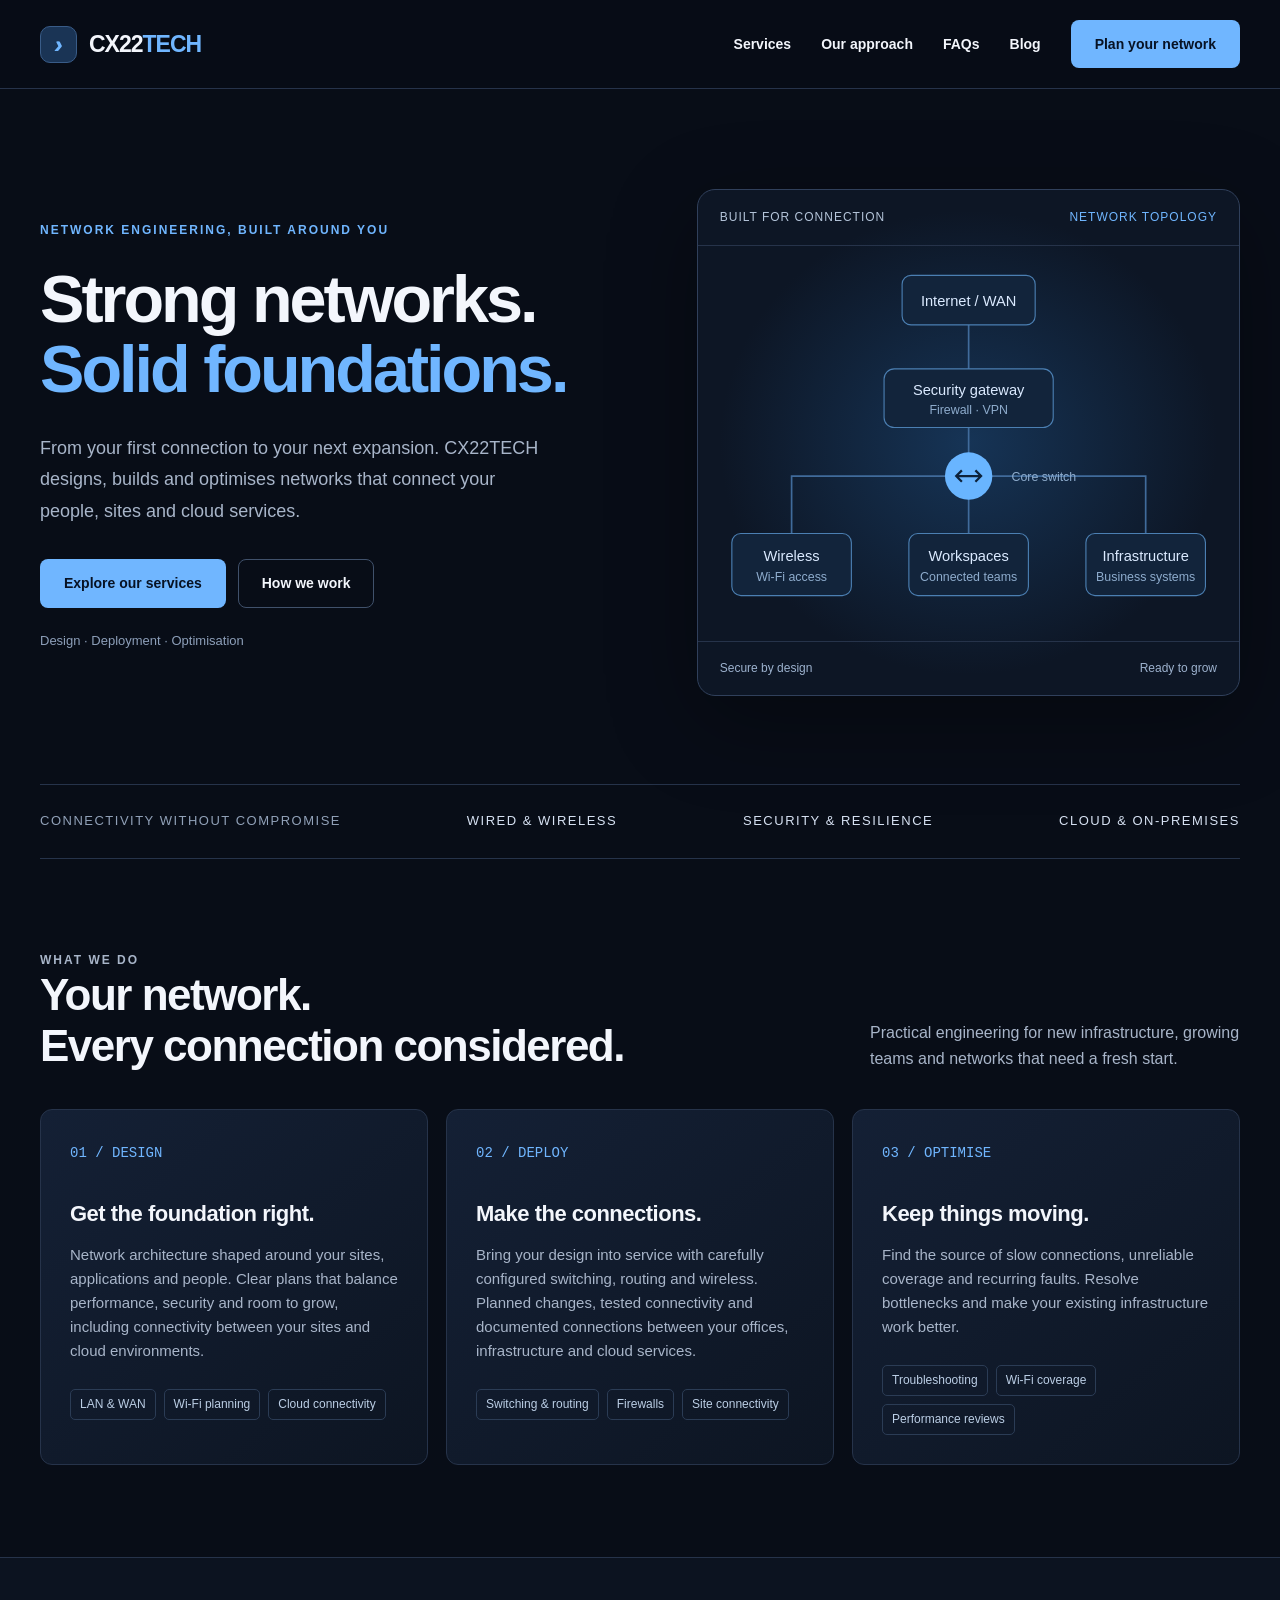
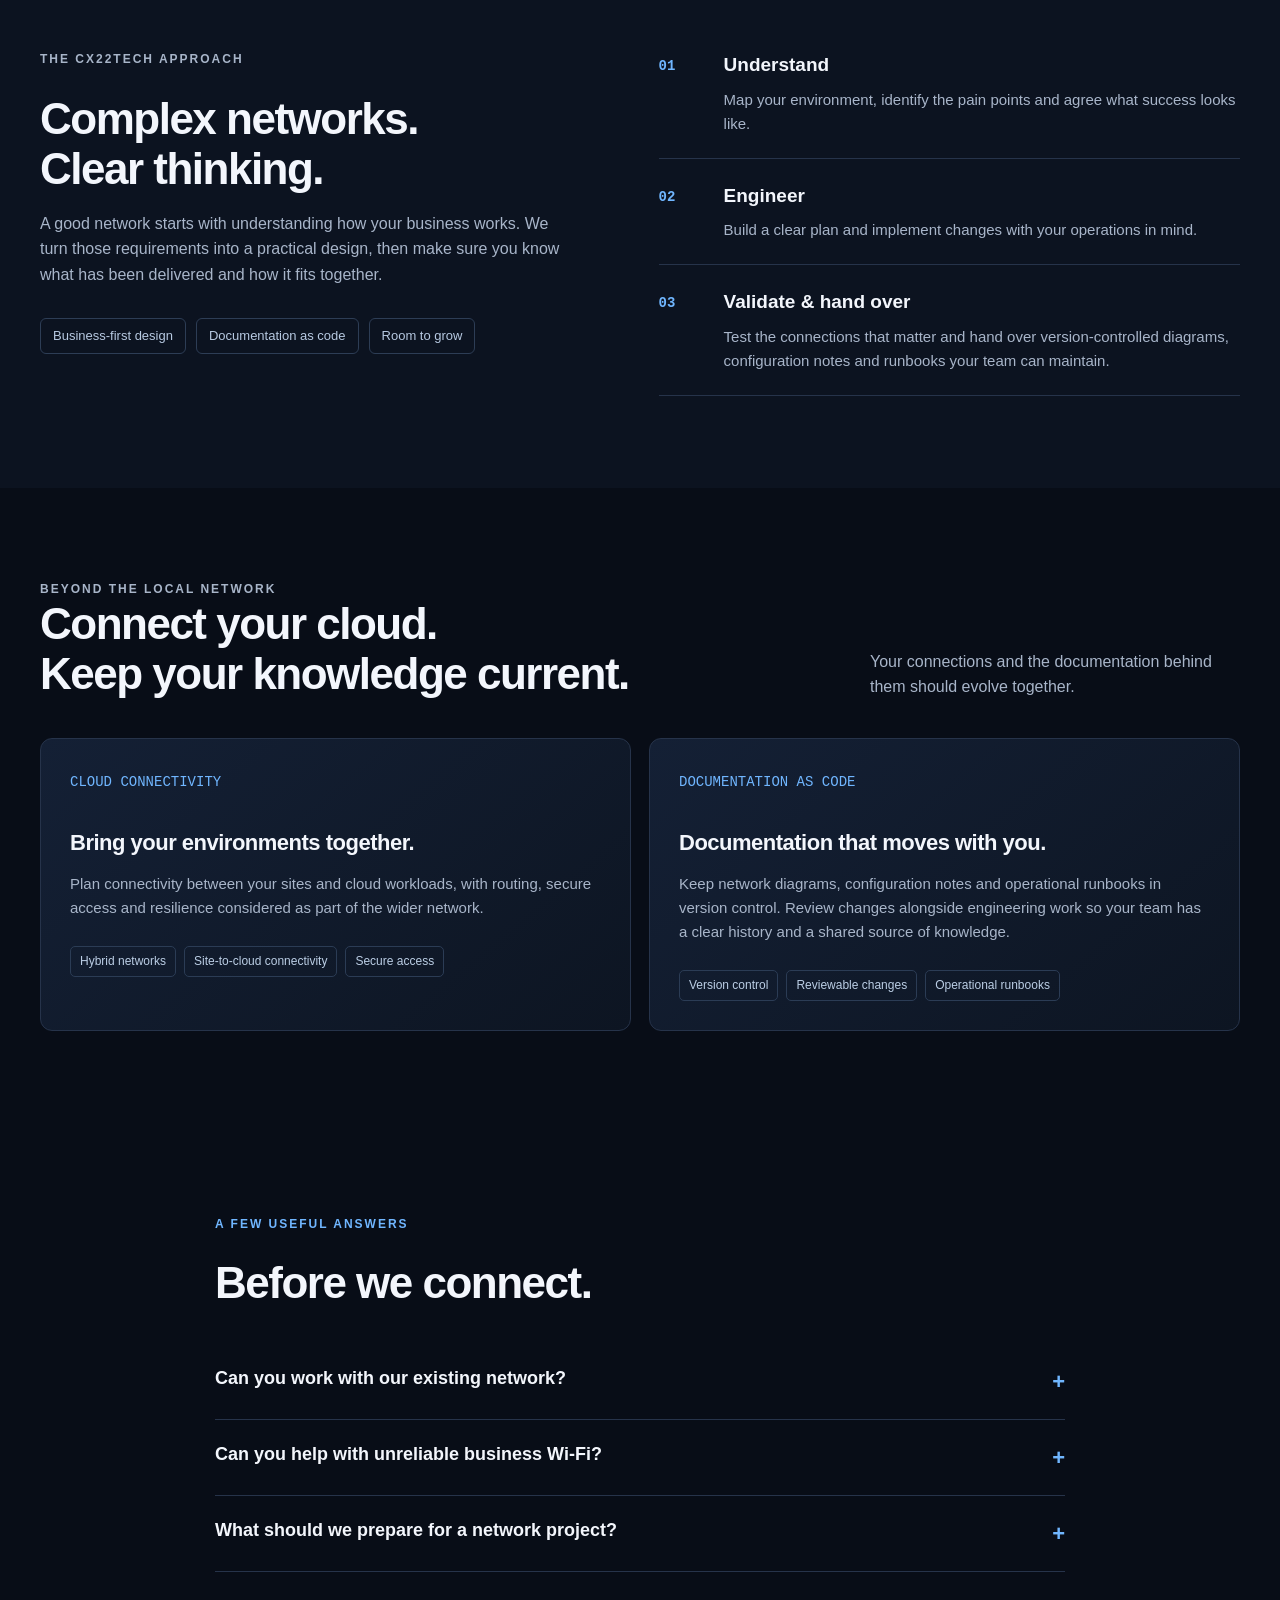
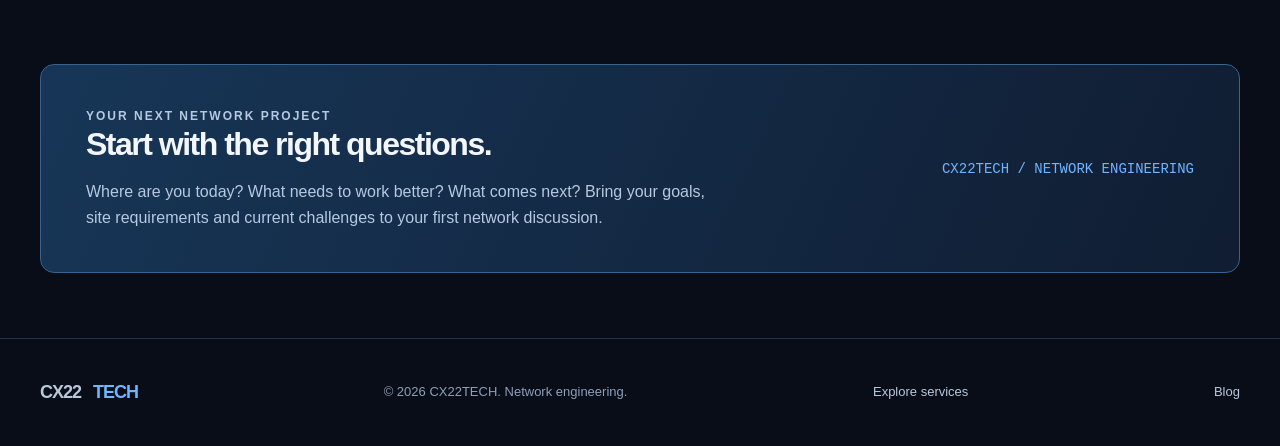
==== commit a659f38a: "Add files via upload" ====
--- a/index.html
+++ b/index.html
@@ -4,22 +4,19 @@
 <meta charset="utf-8"><meta name="viewport" content="width=device-width, initial-scale=1">
 <title>CX22TECH — Network engineering</title><meta name="description" content="Network design, deployment and optimisation. CX22TECH helps businesses build secure, dependable connectivity.">
 <link rel="icon" type="image/svg+xml" href="data:image/svg+xml,%3Csvg xmlns='http://www.w3.org/2000/svg' viewBox='0 0 32 32'%3E%3Crect width='32' height='32' rx='8' fill='%230b1220'/%3E%3Cpath d='M9 10l6 6-6 6m8-12l6 6-6 6' fill='none' stroke='%235eaeff' stroke-width='3'/%3E%3C/svg%3E">
-<style>
-:root{color-scheme:dark;--bg:#080d17;--panel:#111b2c;--line:#26334a;--text:#f3f6fc;--muted:#a8b5c9;--blue:#70b6ff}*{box-sizing:border-box}html{scroll-behavior:smooth;scroll-padding-top:95px}body{margin:0;background:var(--bg);color:var(--text);font-family:Inter,Arial,sans-serif;font-size:16px;line-height:1.6}a{color:inherit;text-decoration:none}button{font:inherit}a:focus-visible,button:focus-visible,summary:focus-visible{outline:3px solid var(--blue);outline-offset:6px}.wrap{width:min(1200px,calc(100% - 64px));margin:auto}header{border-bottom:1px solid var(--line);background:#080d17eF;position:sticky;top:0;z-index:10;backdrop-filter:blur(15px)}.nav{height:88px;display:flex;align-items:center;justify-content:space-between;gap:24px}.brand{font-size:23px;letter-spacing:-1px;font-weight:850;display:flex;align-items:center;gap:12px}.brand span{color:var(--blue)}.mark{display:grid;place-items:center;width:37px;height:37px;background:#1a3455;border:1px solid #395c88;border-radius:10px;font-size:23px;letter-spacing:-7px;padding-right:7px;color:var(--blue)}nav{display:flex;gap:30px;align-items:center;font-size:14px;font-weight:600}nav a:hover,footer a:hover{color:var(--blue)}.button{display:inline-flex;align-items:center;justify-content:center;min-height:48px;padding:12px 23px;border-radius:8px;background:var(--blue);color:#071224;font-weight:700;font-size:14px;border:1px solid transparent;transition:background .2s,transform .2s}.button:hover{background:#98cdff;transform:translateY(-2px)}.button.secondary{background:transparent;color:var(--text);border-color:#40516b}.menu{display:none;background:none;color:white;border:1px solid var(--line);border-radius:8px;padding:8px 12px}.hero{display:grid;grid-template-columns:1.08fr 1fr;gap:70px;align-items:center;padding:100px 0 88px}.eyebrow{color:var(--blue);font-size:12px;letter-spacing:2px;text-transform:uppercase;font-weight:700;margin:0 0 24px}h1{font-size:clamp(42px,5.2vw,70px);line-height:1.06;letter-spacing:-3px;margin:0 0 28px;font-weight:750}h1 span{color:var(--blue)}.lead{color:var(--muted);max-width:510px;font-size:18px;line-height:1.75;margin:0 0 32px}.actions{display:flex;gap:12px;flex-wrap:wrap}.small-note{font-size:13px;color:#8d9fb9;margin-top:23px}.network{border:1px solid #30405b;background:radial-gradient(ellipse at 50% 50%,#163456 0%,#0d1625 65%);border-radius:18px;overflow:hidden;box-shadow:0 25px 90px #0005}.panel-head{display:flex;justify-content:space-between;border-bottom:1px solid var(--line);padding:18px 22px;font-size:12px;letter-spacing:1px;text-transform:uppercase;color:#b4c4d9}.panel-head span:last-child{color:var(--blue)}.network svg{display:block;width:100%;height:auto}.diagram-line{stroke:#406b9b;stroke-width:1.5;fill:none}.node{fill:#12243b;stroke:#4b7fb2;stroke-width:1}.network text{font-family:Arial,sans-serif;fill:#dbeaff;font-size:13px}.network .sub{fill:#8eaccd;font-size:11px}.panel-foot{border-top:1px solid var(--line);display:flex;justify-content:space-between;padding:17px 22px;color:#9db2ce;font-size:12px}.strip{display:flex;justify-content:space-between;gap:25px;border-top:1px solid var(--line);border-bottom:1px solid var(--line);padding:26px 0;font-size:13px;letter-spacing:1.5px;text-transform:uppercase;color:#91a1b8}.strip strong{color:#d7e2f3;font-weight:500}section{padding:92px 0}.section-top{display:flex;justify-content:space-between;gap:45px;align-items:end;margin-bottom:38px}h2{font-size:clamp(30px,3.5vw,44px);line-height:1.15;letter-spacing:-1.5px;margin:0}.section-top p{color:var(--muted);max-width:370px;margin:0}.cards{display:grid;grid-template-columns:repeat(3,1fr);gap:18px}.card{padding:29px;border-radius:12px;border:1px solid var(--line);background:linear-gradient(140deg,#142035,#0d1522);transition:border-color .2s}.card:hover{border-color:#608fc4}.card .number{color:var(--blue);font-size:14px;font-family:monospace}.card h3{font-size:22px;letter-spacing:-.5px;margin:31px 0 12px}.card p{color:var(--muted);font-size:15px;margin:0 0 26px}.tags{display:flex;gap:8px;flex-wrap:wrap}.tags span{border:1px solid #2b3c55;border-radius:5px;padding:5px 9px;font-size:12px;color:#bbcee5}.approach{border-top:1px solid var(--line);background:#0c1320}.approach-grid{display:grid;grid-template-columns:1fr 1.1fr;gap:90px}.approach p{color:var(--muted)}.steps{display:grid;gap:0}.step{display:grid;grid-template-columns:45px 1fr;gap:20px;padding:22px 0;border-bottom:1px solid var(--line)}.step:first-child{padding-top:0}.step b{color:var(--blue);font-family:monospace;font-size:14px;padding-top:5px}.step h3{margin:0 0 7px;font-size:19px}.step p{margin:0;font-size:15px}.principles{margin-top:30px;display:flex;flex-wrap:wrap;gap:10px}.principles span{color:#b7c9e1;font-size:13px;padding:7px 12px;border:1px solid #2d3d55;border-radius:6px}.faq{max-width:850px}.faq h2{margin-bottom:35px}details{border-bottom:1px solid var(--line);padding:20px 0}summary{cursor:pointer;font-size:18px;font-weight:600;list-style:none;display:flex;justify-content:space-between;gap:25px}summary::-webkit-details-marker{display:none}summary:after{content:'+';color:var(--blue);font-size:22px}details[open] summary:after{content:'−'}details p{color:var(--muted);max-width:730px;margin-bottom:0}.contact{margin-bottom:65px;padding:42px 45px;border:1px solid #386491;border-radius:14px;background:linear-gradient(115deg,#173657,#101d32);display:flex;justify-content:space-between;align-items:center;gap:35px}.contact h2{font-size:32px}.contact p{color:#b6c9e1;max-width:630px;margin-bottom:0}.contact-label{font-family:monospace;color:var(--blue);font-size:14px;white-space:nowrap}footer{border-top:1px solid var(--line);padding:30px 0}.footer-inner{display:flex;justify-content:space-between;align-items:center;gap:25px}footer p{font-size:13px;color:#8d9fb9}footer .brand{font-size:18px}footer a{font-size:13px;color:#b8c8dc}@media(max-width:900px){.hero{gap:35px;padding-top:65px}h1{letter-spacing:-2px}.cards{grid-template-columns:1fr}.card h3{margin-top:20px}.approach-grid{gap:45px}.section-top{align-items:start}.strip{flex-wrap:wrap}.contact{padding:30px}.network{min-width:0}}@media(max-width:650px){.wrap{width:calc(100% - 36px)}.nav{height:72px}.brand{font-size:21px}.menu{display:block}nav{display:none;position:absolute;top:72px;left:0;right:0;background:#0d1625;padding:22px;flex-direction:column;align-items:stretch;border-bottom:1px solid var(--line)}nav.open{display:flex}.hero{grid-template-columns:1fr;padding:53px 0 40px;gap:35px}h1{font-size:48px;letter-spacing:-2px}.lead{font-size:17px}.strip{font-size:11px;gap:16px;justify-content:start}.strip span:first-child{flex-basis:100%}section{padding:60px 0}.section-top,.contact{flex-direction:column;align-items:start;gap:24px}.approach-grid{grid-template-columns:1fr;gap:35px}.contact{margin-bottom:40px}.footer-inner{flex-wrap:wrap}summary{font-size:16px}.network text{font-size:13px}}@media(prefers-reduced-motion:reduce){html{scroll-behavior:auto}*{transition:none!important}}
-</style>
+<link rel="stylesheet" href="assets/site.css">
 </head>
 <body>
-<header><div class="wrap nav"><a class="brand" href="#" aria-label="CX22TECH home"><i class="mark" aria-hidden="true">››</i><div>CX22<span>TECH</span></div></a><button class="menu" aria-expanded="false" aria-controls="navigation">Menu</button><nav id="navigation" aria-label="Main navigation"><a href="#services">Services</a><a href="#approach">Our approach</a><a href="#questions">FAQs</a><a class="button" href="#project">Plan your network</a></nav></div></header>
+<header><div class="wrap nav"><a class="brand" href="#" aria-label="CX22TECH home"><i class="mark" aria-hidden="true">››</i><div>CX22<span>TECH</span></div></a><button class="menu" aria-expanded="false" aria-controls="navigation">Menu</button><nav id="navigation" aria-label="Main navigation"><a href="#services">Services</a><a href="#approach">Our approach</a><a href="#questions">FAQs</a><a href="blog/">Blog</a><a class="button" href="#project">Plan your network</a></nav></div></header>
 <main>
-<div class="wrap hero"><div><p class="eyebrow">Network engineering, built around you</p><h1>Strong networks.<br><span>Solid foundations.</span></h1><p class="lead">From your first connection to your next expansion. CX22TECH designs, builds and optimises networks that keep your business moving.</p><div class="actions"><a class="button" href="#services">Explore our services</a><a class="button secondary" href="#approach">How we work</a></div><p class="small-note">Design · Deployment · Optimisation</p></div>
+<div class="wrap hero"><div><p class="eyebrow">Network engineering, built around you</p><h1>Strong networks.<br><span>Solid foundations.</span></h1><p class="lead">From your first connection to your next expansion. CX22TECH designs, builds and optimises networks that connect your people, sites and cloud services.</p><div class="actions"><a class="button" href="#services">Explore our services</a><a class="button secondary" href="#approach">How we work</a></div><p class="small-note">Design · Deployment · Optimisation</p></div>
 <div class="network" role="img" aria-label="Illustrative network topology showing an internet connection through a firewall and core switch to wireless, users and servers"><div class="panel-head"><span>Built for connection</span><span>Network topology</span></div><svg viewBox="0 0 480 350" aria-hidden="true"><path class="diagram-line" d="M240 68V109M240 161V204M240 204H83V255M240 204V255M240 204H397V255"/><rect class="node" x="181" y="26" width="118" height="44" rx="8"/><text x="240" y="53" text-anchor="middle">Internet / WAN</text><rect class="node" x="165" y="109" width="150" height="52" rx="9"/><text x="240" y="132" text-anchor="middle">Security gateway</text><text class="sub" x="240" y="149" text-anchor="middle">Firewall · VPN</text><circle cx="240" cy="204" r="21" fill="#69b5ff"/><path d="M229 204h22m-5-5l5 5-5 5m-12-10l-5 5 5 5" stroke="#0d223b" stroke-width="2" fill="none"/><text class="sub" x="278" y="208">Core switch</text><rect class="node" x="30" y="255" width="106" height="55" rx="8"/><rect class="node" x="187" y="255" width="106" height="55" rx="8"/><rect class="node" x="344" y="255" width="106" height="55" rx="8"/><text x="83" y="279" text-anchor="middle">Wireless</text><text class="sub" x="83" y="297" text-anchor="middle">Wi-Fi access</text><text x="240" y="279" text-anchor="middle">Workspaces</text><text class="sub" x="240" y="297" text-anchor="middle">Connected teams</text><text x="397" y="279" text-anchor="middle">Infrastructure</text><text class="sub" x="397" y="297" text-anchor="middle">Business systems</text></svg><div class="panel-foot"><span>Secure by design</span><span>Ready to grow</span></div></div></div>
 <div class="wrap strip"><span>Connectivity without compromise</span><strong>Wired & wireless</strong><strong>Security & resilience</strong><strong>Cloud & on-premises</strong></div>
-<section id="services" class="wrap"><div class="section-top"><div><p class="eyebrow">What we do</p><h2>Your network.<br>Every connection considered.</h2></div><p>Practical engineering for new infrastructure, growing teams and networks that need a fresh start.</p></div><div class="cards"><article class="card"><span class="number">01 / DESIGN</span><h3>Get the foundation right.</h3><p>Network architecture shaped around your sites, applications and people. Clear plans that balance performance, security and room to grow.</p><div class="tags"><span>LAN & WAN</span><span>Wi-Fi planning</span><span>Network architecture</span></div></article><article class="card"><span class="number">02 / DEPLOY</span><h3>Make the connections.</h3><p>Bring your design into service with carefully configured switching, routing and wireless. Planned changes, tested connectivity and a clear handover.</p><div class="tags"><span>Switching & routing</span><span>Firewalls</span><span>Site connectivity</span></div></article><article class="card"><span class="number">03 / OPTIMISE</span><h3>Keep things moving.</h3><p>Find the source of slow connections, unreliable coverage and recurring faults. Resolve bottlenecks and make your existing infrastructure work better.</p><div class="tags"><span>Troubleshooting</span><span>Wi-Fi coverage</span><span>Performance reviews</span></div></article></div></section>
-<section id="approach" class="approach"><div class="wrap approach-grid"><div><p class="eyebrow">The CX22TECH approach</p><h2>Complex networks.<br>Clear thinking.</h2><p>A good network starts with understanding how your business works. We turn those requirements into a practical design, then make sure you know what has been delivered and how it fits together.</p><div class="principles"><span>Business-first design</span><span>Documented delivery</span><span>Room to grow</span></div></div><div class="steps"><div class="step"><b>01</b><div><h3>Understand</h3><p>Map your environment, identify the pain points and agree what success looks like.</p></div></div><div class="step"><b>02</b><div><h3>Engineer</h3><p>Build a clear plan and implement changes with your operations in mind.</p></div></div><div class="step"><b>03</b><div><h3>Validate & hand over</h3><p>Test the connections that matter and provide documentation your team can use.</p></div></div></div></div></section>
+<section id="services" class="wrap"><div class="section-top"><div><p class="eyebrow">What we do</p><h2>Your network.<br>Every connection considered.</h2></div><p>Practical engineering for new infrastructure, growing teams and networks that need a fresh start.</p></div><div class="cards"><article class="card"><span class="number">01 / DESIGN</span><h3>Get the foundation right.</h3><p>Network architecture shaped around your sites, applications and people. Clear plans that balance performance, security and room to grow, including connectivity between your sites and cloud environments.</p><div class="tags"><span>LAN & WAN</span><span>Wi-Fi planning</span><span>Cloud connectivity</span></div></article><article class="card"><span class="number">02 / DEPLOY</span><h3>Make the connections.</h3><p>Bring your design into service with carefully configured switching, routing and wireless. Planned changes, tested connectivity and documented connections between your offices, infrastructure and cloud services.</p><div class="tags"><span>Switching & routing</span><span>Firewalls</span><span>Site connectivity</span></div></article><article class="card"><span class="number">03 / OPTIMISE</span><h3>Keep things moving.</h3><p>Find the source of slow connections, unreliable coverage and recurring faults. Resolve bottlenecks and make your existing infrastructure work better.</p><div class="tags"><span>Troubleshooting</span><span>Wi-Fi coverage</span><span>Performance reviews</span></div></article></div></section>
+<section id="approach" class="approach"><div class="wrap approach-grid"><div><p class="eyebrow">The CX22TECH approach</p><h2>Complex networks.<br>Clear thinking.</h2><p>A good network starts with understanding how your business works. We turn those requirements into a practical design, then make sure you know what has been delivered and how it fits together.</p><div class="principles"><span>Business-first design</span><span>Documentation as code</span><span>Room to grow</span></div></div><div class="steps"><div class="step"><b>01</b><div><h3>Understand</h3><p>Map your environment, identify the pain points and agree what success looks like.</p></div></div><div class="step"><b>02</b><div><h3>Engineer</h3><p>Build a clear plan and implement changes with your operations in mind.</p></div></div><div class="step"><b>03</b><div><h3>Validate & hand over</h3><p>Test the connections that matter and hand over version-controlled diagrams, configuration notes and runbooks your team can maintain.</p></div></div></div></div></section>
+<section class="wrap" id="connected-infrastructure"><div class="section-top"><div><p class="eyebrow">Beyond the local network</p><h2>Connect your cloud.<br>Keep your knowledge current.</h2></div><p>Your connections and the documentation behind them should evolve together.</p></div><div class="capability-grid"><article class="card"><span class="number">CLOUD CONNECTIVITY</span><h3>Bring your environments together.</h3><p>Plan connectivity between your sites and cloud workloads, with routing, secure access and resilience considered as part of the wider network.</p><div class="tags"><span>Hybrid networks</span><span>Site-to-cloud connectivity</span><span>Secure access</span></div></article><article class="card"><span class="number">DOCUMENTATION AS CODE</span><h3>Documentation that moves with you.</h3><p>Keep network diagrams, configuration notes and operational runbooks in version control. Review changes alongside engineering work so your team has a clear history and a shared source of knowledge.</p><div class="tags"><span>Version control</span><span>Reviewable changes</span><span>Operational runbooks</span></div></article></div></section>
 <section id="questions" class="wrap faq"><p class="eyebrow">A few useful answers</p><h2>Before we connect.</h2><details><summary>Can you work with our existing network?</summary><p>Yes. A review of your current setup helps identify what is working, what needs attention and where a targeted change could help. A complete replacement is not always necessary.</p></details><details><summary>Can you help with unreliable business Wi-Fi?</summary><p>Wireless coverage depends on the building, access point placement, interference and the devices using it. A structured assessment can identify the cause and guide improvements.</p></details><details><summary>What should we prepare for a network project?</summary><p>Start with your sites, approximate user and device numbers, essential applications, current issues and any planned changes. Existing network diagrams and equipment lists are useful if you have them.</p></details></section>
 <div id="project" class="wrap contact"><div><p class="eyebrow">Your next network project</p><h2>Start with the right questions.</h2><p>Where are you today? What needs to work better? What comes next? Bring your goals, site requirements and current challenges to your first network discussion.</p></div><span class="contact-label">CX22TECH / NETWORK ENGINEERING</span></div>
-</main><footer><div class="wrap footer-inner"><a class="brand" href="#">CX22<span>TECH</span></a><p>© <span id="year">2026</span> CX22TECH. Network engineering.</p><a href="#services">Explore services</a></div></footer>
-<script>
-const menu=document.querySelector('.menu');const nav=document.querySelector('nav');menu.addEventListener('click',()=>{const open=menu.getAttribute('aria-expanded')!=='true';menu.setAttribute('aria-expanded',String(open));nav.classList.toggle('open',open)});nav.querySelectorAll('a').forEach(a=>a.addEventListener('click',()=>{nav.classList.remove('open');menu.setAttribute('aria-expanded','false')}));document.getElementById('year').textContent=new Date().getFullYear();
-</script>
+</main><footer><div class="wrap footer-inner"><a class="brand" href="#">CX22<span>TECH</span></a><p>© <span id="year">2026</span> CX22TECH. Network engineering.</p><a href="#services">Explore services</a><a href="blog/">Blog</a></div></footer>
+<script src="assets/site.js" defer></script>
 </body></html>
--- a/assets/site.css
+++ b/assets/site.css
@@ -0,0 +1,9 @@
+
+:root{color-scheme:dark;--bg:#080d17;--panel:#111b2c;--line:#26334a;--text:#f3f6fc;--muted:#a8b5c9;--blue:#70b6ff}*{box-sizing:border-box}html{scroll-behavior:smooth;scroll-padding-top:95px}body{margin:0;background:var(--bg);color:var(--text);font-family:Inter,Arial,sans-serif;font-size:16px;line-height:1.6}a{color:inherit;text-decoration:none}button{font:inherit}a:focus-visible,button:focus-visible,summary:focus-visible{outline:3px solid var(--blue);outline-offset:6px}.wrap{width:min(1200px,calc(100% - 64px));margin:auto}header{border-bottom:1px solid var(--line);background:#080d17eF;position:sticky;top:0;z-index:10;backdrop-filter:blur(15px)}.nav{height:88px;display:flex;align-items:center;justify-content:space-between;gap:24px}.brand{font-size:23px;letter-spacing:-1px;font-weight:850;display:flex;align-items:center;gap:12px}.brand span{color:var(--blue)}.mark{display:grid;place-items:center;width:37px;height:37px;background:#1a3455;border:1px solid #395c88;border-radius:10px;font-size:23px;letter-spacing:-7px;padding-right:7px;color:var(--blue)}nav{display:flex;gap:30px;align-items:center;font-size:14px;font-weight:600}nav a:hover,footer a:hover{color:var(--blue)}.button{display:inline-flex;align-items:center;justify-content:center;min-height:48px;padding:12px 23px;border-radius:8px;background:var(--blue);color:#071224;font-weight:700;font-size:14px;border:1px solid transparent;transition:background .2s,transform .2s}.button:hover{background:#98cdff;transform:translateY(-2px)}.button.secondary{background:transparent;color:var(--text);border-color:#40516b}.menu{display:none;background:none;color:white;border:1px solid var(--line);border-radius:8px;padding:8px 12px}.hero{display:grid;grid-template-columns:1.08fr 1fr;gap:70px;align-items:center;padding:100px 0 88px}.eyebrow{color:var(--blue);font-size:12px;letter-spacing:2px;text-transform:uppercase;font-weight:700;margin:0 0 24px}h1{font-size:clamp(42px,5.2vw,70px);line-height:1.06;letter-spacing:-3px;margin:0 0 28px;font-weight:750}h1 span{color:var(--blue)}.lead{color:var(--muted);max-width:510px;font-size:18px;line-height:1.75;margin:0 0 32px}.actions{display:flex;gap:12px;flex-wrap:wrap}.small-note{font-size:13px;color:#8d9fb9;margin-top:23px}.network{border:1px solid #30405b;background:radial-gradient(ellipse at 50% 50%,#163456 0%,#0d1625 65%);border-radius:18px;overflow:hidden;box-shadow:0 25px 90px #0005}.panel-head{display:flex;justify-content:space-between;border-bottom:1px solid var(--line);padding:18px 22px;font-size:12px;letter-spacing:1px;text-transform:uppercase;color:#b4c4d9}.panel-head span:last-child{color:var(--blue)}.network svg{display:block;width:100%;height:auto}.diagram-line{stroke:#406b9b;stroke-width:1.5;fill:none}.node{fill:#12243b;stroke:#4b7fb2;stroke-width:1}.network text{font-family:Arial,sans-serif;fill:#dbeaff;font-size:13px}.network .sub{fill:#8eaccd;font-size:11px}.panel-foot{border-top:1px solid var(--line);display:flex;justify-content:space-between;padding:17px 22px;color:#9db2ce;font-size:12px}.strip{display:flex;justify-content:space-between;gap:25px;border-top:1px solid var(--line);border-bottom:1px solid var(--line);padding:26px 0;font-size:13px;letter-spacing:1.5px;text-transform:uppercase;color:#91a1b8}.strip strong{color:#d7e2f3;font-weight:500}section{padding:92px 0}.section-top{display:flex;justify-content:space-between;gap:45px;align-items:end;margin-bottom:38px}h2{font-size:clamp(30px,3.5vw,44px);line-height:1.15;letter-spacing:-1.5px;margin:0}.section-top p{color:var(--muted);max-width:370px;margin:0}.cards{display:grid;grid-template-columns:repeat(3,1fr);gap:18px}.card{padding:29px;border-radius:12px;border:1px solid var(--line);background:linear-gradient(140deg,#142035,#0d1522);transition:border-color .2s}.card:hover{border-color:#608fc4}.card .number{color:var(--blue);font-size:14px;font-family:monospace}.card h3{font-size:22px;letter-spacing:-.5px;margin:31px 0 12px}.card p{color:var(--muted);font-size:15px;margin:0 0 26px}.tags{display:flex;gap:8px;flex-wrap:wrap}.tags span{border:1px solid #2b3c55;border-radius:5px;padding:5px 9px;font-size:12px;color:#bbcee5}.approach{border-top:1px solid var(--line);background:#0c1320}.approach-grid{display:grid;grid-template-columns:1fr 1.1fr;gap:90px}.approach p{color:var(--muted)}.steps{display:grid;gap:0}.step{display:grid;grid-template-columns:45px 1fr;gap:20px;padding:22px 0;border-bottom:1px solid var(--line)}.step:first-child{padding-top:0}.step b{color:var(--blue);font-family:monospace;font-size:14px;padding-top:5px}.step h3{margin:0 0 7px;font-size:19px}.step p{margin:0;font-size:15px}.principles{margin-top:30px;display:flex;flex-wrap:wrap;gap:10px}.principles span{color:#b7c9e1;font-size:13px;padding:7px 12px;border:1px solid #2d3d55;border-radius:6px}.faq{max-width:850px}.faq h2{margin-bottom:35px}details{border-bottom:1px solid var(--line);padding:20px 0}summary{cursor:pointer;font-size:18px;font-weight:600;list-style:none;display:flex;justify-content:space-between;gap:25px}summary::-webkit-details-marker{display:none}summary:after{content:'+';color:var(--blue);font-size:22px}details[open] summary:after{content:'−'}details p{color:var(--muted);max-width:730px;margin-bottom:0}.contact{margin-bottom:65px;padding:42px 45px;border:1px solid #386491;border-radius:14px;background:linear-gradient(115deg,#173657,#101d32);display:flex;justify-content:space-between;align-items:center;gap:35px}.contact h2{font-size:32px}.contact p{color:#b6c9e1;max-width:630px;margin-bottom:0}.contact-label{font-family:monospace;color:var(--blue);font-size:14px;white-space:nowrap}footer{border-top:1px solid var(--line);padding:30px 0}.footer-inner{display:flex;justify-content:space-between;align-items:center;gap:25px}footer p{font-size:13px;color:#8d9fb9}footer .brand{font-size:18px}footer a{font-size:13px;color:#b8c8dc}@media(max-width:900px){.hero{gap:35px;padding-top:65px}h1{letter-spacing:-2px}.cards{grid-template-columns:1fr}.card h3{margin-top:20px}.approach-grid{gap:45px}.section-top{align-items:start}.strip{flex-wrap:wrap}.contact{padding:30px}.network{min-width:0}}@media(max-width:650px){.wrap{width:calc(100% - 36px)}.nav{height:72px}.brand{font-size:21px}.menu{display:block}nav{display:none;position:absolute;top:72px;left:0;right:0;background:#0d1625;padding:22px;flex-direction:column;align-items:stretch;border-bottom:1px solid var(--line)}nav.open{display:flex}.hero{grid-template-columns:1fr;padding:53px 0 40px;gap:35px}h1{font-size:48px;letter-spacing:-2px}.lead{font-size:17px}.strip{font-size:11px;gap:16px;justify-content:start}.strip span:first-child{flex-basis:100%}section{padding:60px 0}.section-top,.contact{flex-direction:column;align-items:start;gap:24px}.approach-grid{grid-template-columns:1fr;gap:35px}.contact{margin-bottom:40px}.footer-inner{flex-wrap:wrap}summary{font-size:16px}.network text{font-size:13px}}@media(prefers-reduced-motion:reduce){html{scroll-behavior:auto}*{transition:none!important}}
+
+/* Blog */
+nav a[aria-current="page"]{color:var(--blue)}.blog-hero{padding:80px 0 48px;border-bottom:1px solid var(--line)}.blog-hero h1{max-width:850px}.blog-hero .lead{max-width:700px}.blog-list{padding:45px 0 80px}.post-card{display:grid;grid-template-columns:110px 1fr;gap:32px;max-width:950px;padding:32px;border:1px solid var(--line);border-radius:12px;background:linear-gradient(130deg,#142035,#0d1522)}.post-card .post-number{font-size:56px;font-weight:700;color:var(--blue);line-height:1.1;letter-spacing:-3px}.post-meta{display:flex;flex-wrap:wrap;gap:10px 20px;font-size:14px;color:var(--muted);margin-bottom:14px}.post-card h2{font-size:30px;margin-bottom:15px}.post-card p{color:var(--muted);margin:0 0 22px}.post-card h2 a:hover{color:var(--blue)}.reading{width:min(760px,calc(100% - 64px));margin:auto;padding:55px 0 80px}.reading h2{font-size:28px;margin:38px 0 16px;letter-spacing:-.7px}.reading p,.reading li{font-size:18px;line-height:1.85;color:#becadc}.reading ul{padding-left:24px}.back-link{display:inline-block;color:var(--blue);font-size:14px;margin-bottom:28px}.reading .button{margin-top:20px}@media(max-width:650px){.blog-hero{padding:50px 0 30px}.post-card{grid-template-columns:1fr;gap:18px;padding:24px}.post-card .post-number{font-size:36px}.post-card h2{font-size:27px}.reading{width:calc(100% - 36px);padding-top:30px}.reading p,.reading li{font-size:17px}}
+
+.capability-grid{display:grid;grid-template-columns:repeat(2,minmax(0,1fr));gap:18px}.article-body pre{overflow:auto;background:#111b2c;padding:20px;border-radius:8px}.article-body code{font-size:.9em}.article-body img{max-width:100%;height:auto;border-radius:8px}.article-body a{color:var(--blue);text-decoration:underline}.article-body table{display:block;overflow:auto;border-collapse:collapse}.article-body th,.article-body td{padding:10px;border:1px solid var(--line)}.empty-blog{color:var(--muted)}@media(max-width:650px){.capability-grid{grid-template-columns:1fr}}
+
+.blog-list{display:grid;gap:22px}.article-body{overflow-wrap:anywhere}.blog-hero h1{overflow-wrap:anywhere}
